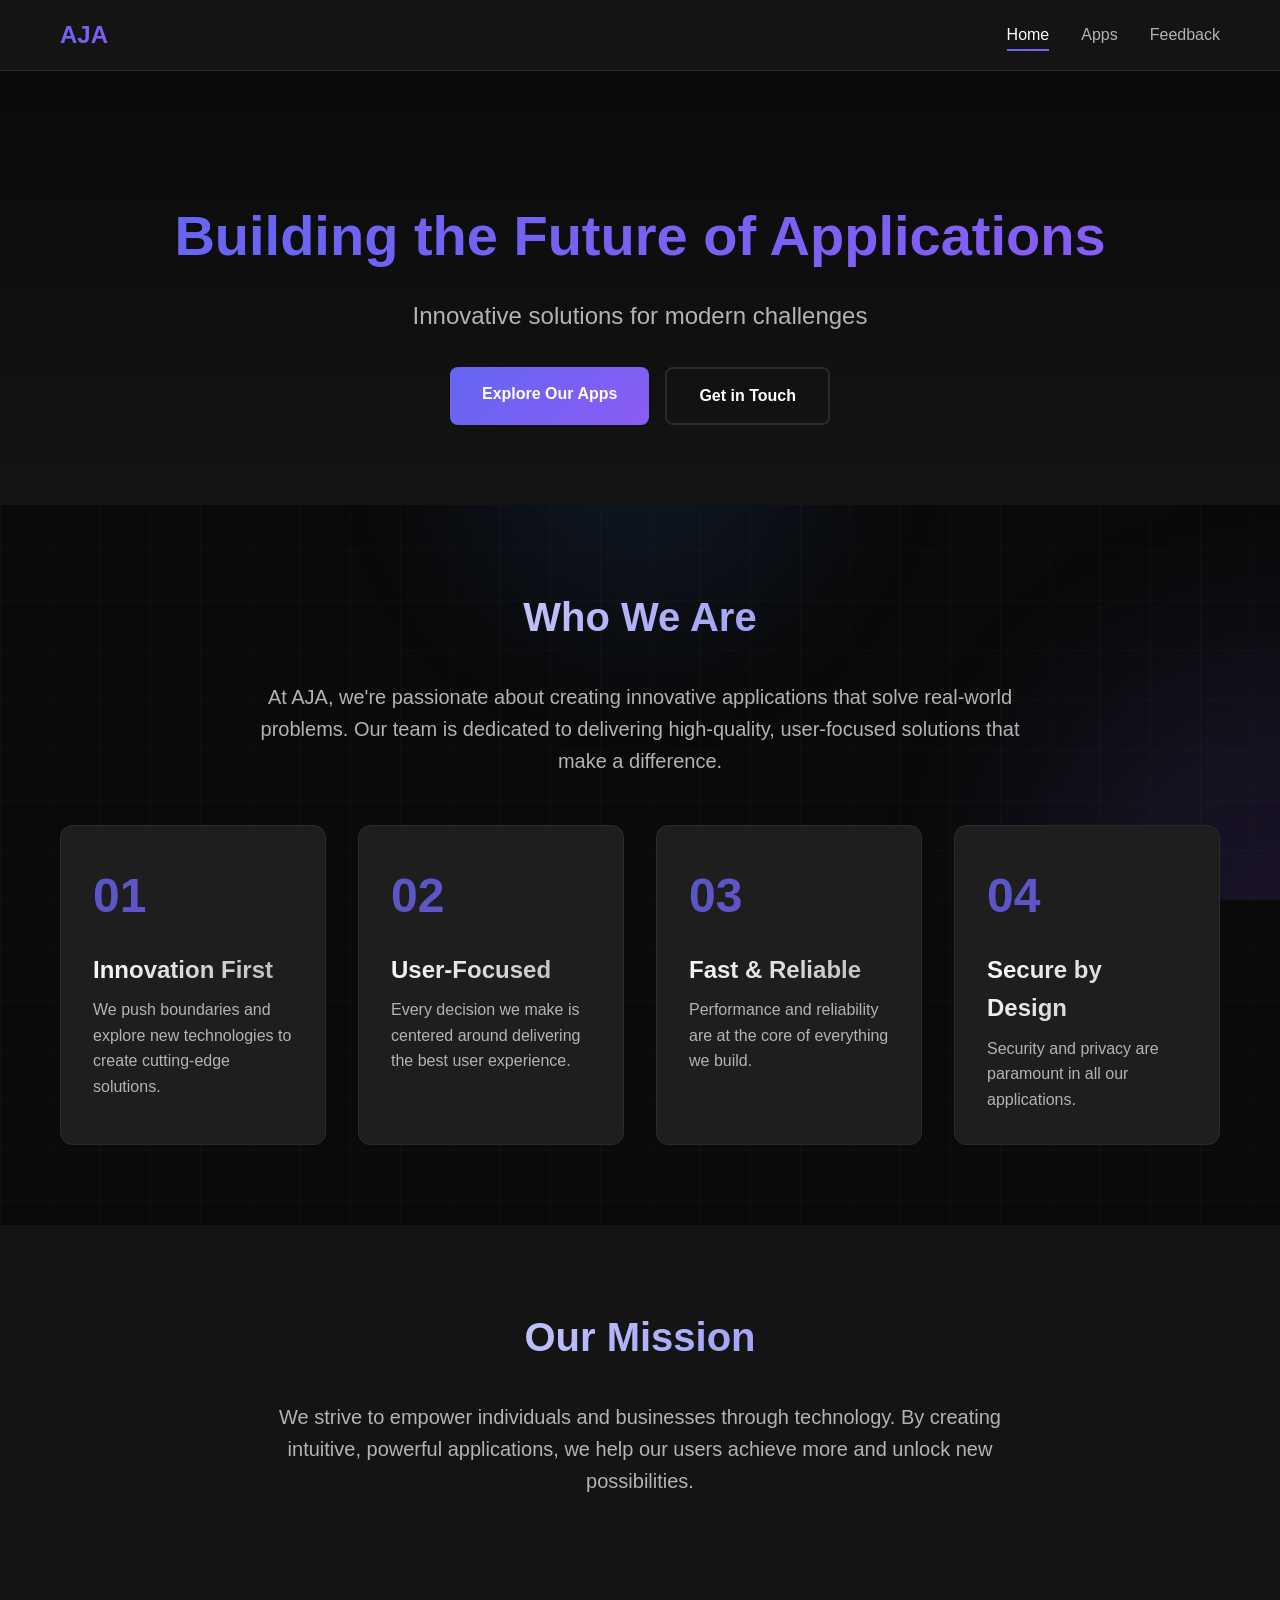
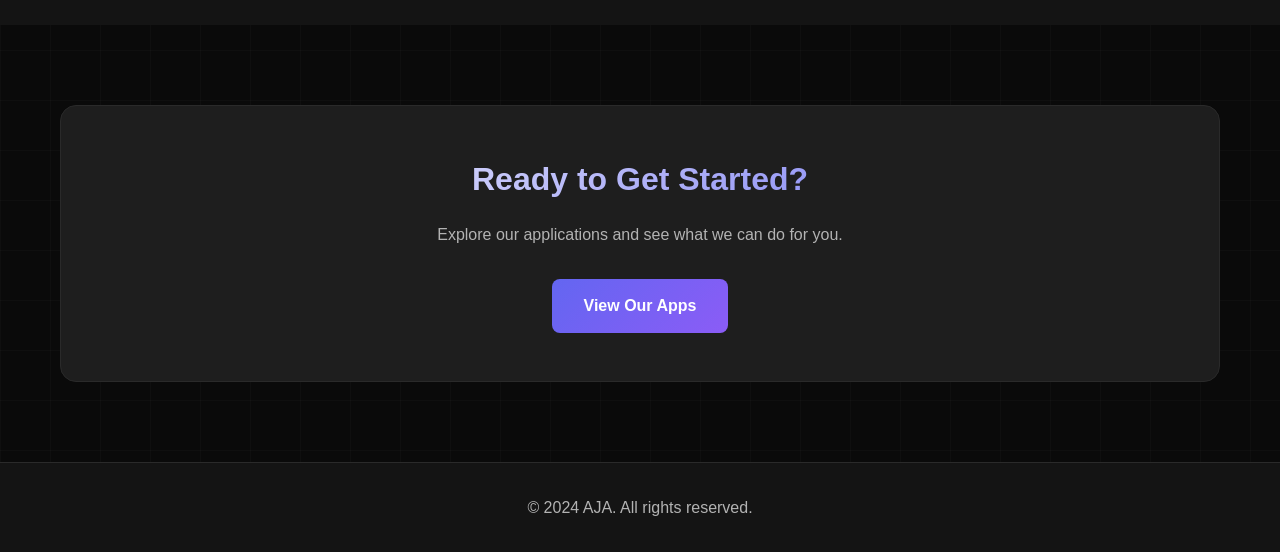
==== index.html @ 87f5eefa "Initial commit: AJA landing page with dark theme Add modern multi-page website with: - Home page wit" ====
<!DOCTYPE html>
<html lang="en">
<head>
    <meta charset="UTF-8">
    <meta name="viewport" content="width=device-width, initial-scale=1.0">
    <meta name="description" content="Building innovative applications for the modern world">
    <title>AJA - Innovative App Development</title>
    <link rel="stylesheet" href="styles.css">
</head>
<body>
    <nav class="navbar">
        <div class="nav-container">
            <a href="index.html" class="logo">AJA</a>
            <ul class="nav-menu">
                <li><a href="index.html" class="active">Home</a></li>
                <li><a href="apps.html">Apps</a></li>
                <li><a href="feedback.html">Feedback</a></li>
            </ul>
        </div>
    </nav>

    <main>
        <!-- Hero Section -->
        <section class="hero">
            <div class="container">
                <h1 class="hero-title">Building the Future of Applications</h1>
                <p class="hero-subtitle">Innovative solutions for modern challenges</p>
                <div class="hero-buttons">
                    <a href="apps.html" class="btn btn-primary">Explore Our Apps</a>
                    <a href="feedback.html" class="btn btn-secondary">Get in Touch</a>
                </div>
            </div>
        </section>

        <!-- About Section -->
        <section class="section">
            <div class="container">
                <h2 class="section-title">Who We Are</h2>
                <div class="about-content">
                    <p class="lead">
                        At AJA, we're passionate about creating innovative applications that solve real-world problems.
                        Our team is dedicated to delivering high-quality, user-focused solutions that make a difference.
                    </p>
                    <div class="features-grid">
                        <div class="feature-card">
                            <div class="feature-number">01</div>
                            <h3>Innovation First</h3>
                            <p>We push boundaries and explore new technologies to create cutting-edge solutions.</p>
                        </div>
                        <div class="feature-card">
                            <div class="feature-number">02</div>
                            <h3>User-Focused</h3>
                            <p>Every decision we make is centered around delivering the best user experience.</p>
                        </div>
                        <div class="feature-card">
                            <div class="feature-number">03</div>
                            <h3>Fast & Reliable</h3>
                            <p>Performance and reliability are at the core of everything we build.</p>
                        </div>
                        <div class="feature-card">
                            <div class="feature-number">04</div>
                            <h3>Secure by Design</h3>
                            <p>Security and privacy are paramount in all our applications.</p>
                        </div>
                    </div>
                </div>
            </div>
        </section>

        <!-- Mission Section -->
        <section class="section section-alt">
            <div class="container">
                <h2 class="section-title">Our Mission</h2>
                <p class="lead">
                    We strive to empower individuals and businesses through technology. By creating intuitive,
                    powerful applications, we help our users achieve more and unlock new possibilities.
                </p>
            </div>
        </section>

        <!-- CTA Section -->
        <section class="section">
            <div class="container">
                <div class="cta-box">
                    <h2>Ready to Get Started?</h2>
                    <p>Explore our applications and see what we can do for you.</p>
                    <a href="apps.html" class="btn btn-primary">View Our Apps</a>
                </div>
            </div>
        </section>
    </main>

    <footer class="footer">
        <div class="container">
            <p>&copy; 2024 AJA. All rights reserved.</p>
        </div>
    </footer>

    <!-- Background Effects -->
    <div class="bg-effects">
        <div class="gradient-orb orb-1"></div>
        <div class="gradient-orb orb-2"></div>
        <div class="gradient-orb orb-3"></div>
    </div>
</body>
</html>
---- styles.css ----
/* Reset & Base Styles */
* {
    margin: 0;
    padding: 0;
    box-sizing: border-box;
}

:root {
    --bg-primary: #0a0a0a;
    --bg-secondary: #141414;
    --bg-tertiary: #1e1e1e;
    --text-primary: #ffffff;
    --text-secondary: #b3b3b3;
    --accent-primary: #6366f1;
    --accent-secondary: #8b5cf6;
    --border-color: #2a2a2a;
    --success: #10b981;
    --warning: #f59e0b;
}

body {
    font-family: -apple-system, BlinkMacSystemFont, 'Segoe UI', Roboto, Oxygen, Ubuntu, Cantarell, sans-serif;
    line-height: 1.6;
    color: var(--text-primary);
    background-color: var(--bg-primary);
    background-image:
        linear-gradient(rgba(255, 255, 255, 0.02) 1px, transparent 1px),
        linear-gradient(90deg, rgba(255, 255, 255, 0.02) 1px, transparent 1px);
    background-size: 50px 50px;
    min-height: 100vh;
    position: relative;
    overflow-x: hidden;
}

/* Navigation */
.navbar {
    background-color: var(--bg-secondary);
    border-bottom: 1px solid var(--border-color);
    padding: 1rem 0;
    position: sticky;
    top: 0;
    z-index: 1000;
    backdrop-filter: blur(10px);
}

.nav-container {
    max-width: 1200px;
    margin: 0 auto;
    padding: 0 20px;
    display: flex;
    justify-content: space-between;
    align-items: center;
}

.logo {
    font-size: 1.5rem;
    font-weight: 700;
    color: var(--text-primary);
    text-decoration: none;
    background: linear-gradient(135deg, var(--accent-primary), var(--accent-secondary));
    -webkit-background-clip: text;
    -webkit-text-fill-color: transparent;
    background-clip: text;
}

.nav-menu {
    display: flex;
    list-style: none;
    gap: 2rem;
}

.nav-menu a {
    color: var(--text-secondary);
    text-decoration: none;
    font-weight: 500;
    transition: color 0.3s ease;
    position: relative;
}

.nav-menu a:hover,
.nav-menu a.active {
    color: var(--text-primary);
}

.nav-menu a.active::after {
    content: '';
    position: absolute;
    bottom: -8px;
    left: 0;
    right: 0;
    height: 2px;
    background: linear-gradient(135deg, var(--accent-primary), var(--accent-secondary));
}

/* Container */
.container {
    max-width: 1200px;
    margin: 0 auto;
    padding: 0 20px;
}

/* Hero Section */
.hero {
    padding: 120px 20px 80px;
    text-align: center;
    background: linear-gradient(180deg, var(--bg-primary) 0%, var(--bg-secondary) 100%);
}

.hero-title {
    font-size: 3.5rem;
    font-weight: 700;
    margin-bottom: 1rem;
    background: linear-gradient(135deg, var(--accent-primary), var(--accent-secondary));
    -webkit-background-clip: text;
    -webkit-text-fill-color: transparent;
    background-clip: text;
}

.hero-subtitle {
    font-size: 1.5rem;
    color: var(--text-secondary);
    margin-bottom: 2rem;
}

.hero-buttons {
    display: flex;
    gap: 1rem;
    justify-content: center;
    flex-wrap: wrap;
}

/* Buttons */
.btn {
    display: inline-block;
    padding: 14px 32px;
    border-radius: 8px;
    text-decoration: none;
    font-weight: 600;
    font-size: 1rem;
    transition: all 0.3s ease;
    cursor: pointer;
    border: none;
}

.btn-primary {
    background: linear-gradient(135deg, var(--accent-primary), var(--accent-secondary));
    color: white;
}

.btn-primary:hover {
    transform: translateY(-2px);
    box-shadow: 0 10px 30px rgba(99, 102, 241, 0.4);
}

.btn-secondary {
    background: transparent;
    color: var(--text-primary);
    border: 2px solid var(--border-color);
}

.btn-secondary:hover {
    border-color: var(--accent-primary);
    background: rgba(99, 102, 241, 0.1);
}

/* Sections */
.section {
    padding: 80px 20px;
}

.section-alt {
    background-color: var(--bg-secondary);
}

.section-title {
    font-size: 2.5rem;
    margin-bottom: 2rem;
    text-align: center;
    background: linear-gradient(135deg, var(--text-primary), var(--accent-primary));
    -webkit-background-clip: text;
    -webkit-text-fill-color: transparent;
    background-clip: text;
}

.lead {
    font-size: 1.25rem;
    color: var(--text-secondary);
    text-align: center;
    max-width: 800px;
    margin: 0 auto 3rem;
}

/* Features Grid */
.features-grid {
    display: grid;
    grid-template-columns: repeat(auto-fit, minmax(250px, 1fr));
    gap: 2rem;
    margin-top: 3rem;
}

.feature-card {
    background: var(--bg-tertiary);
    padding: 2rem;
    border-radius: 12px;
    border: 1px solid var(--border-color);
    transition: transform 0.3s ease, border-color 0.3s ease, box-shadow 0.3s ease;
    backdrop-filter: blur(10px);
}

.feature-card:hover {
    transform: translateY(-5px);
    border-color: var(--accent-primary);
    box-shadow: 0 8px 30px rgba(99, 102, 241, 0.15);
}

.feature-number {
    font-size: 3rem;
    font-weight: 700;
    background: linear-gradient(135deg, var(--accent-primary), var(--accent-secondary));
    -webkit-background-clip: text;
    -webkit-text-fill-color: transparent;
    background-clip: text;
    margin-bottom: 1rem;
    opacity: 0.8;
}

.feature-card h3 {
    font-size: 1.5rem;
    margin-bottom: 0.5rem;
    background: linear-gradient(135deg, var(--text-primary), var(--text-secondary));
    -webkit-background-clip: text;
    -webkit-text-fill-color: transparent;
    background-clip: text;
}

.feature-card p {
    color: var(--text-secondary);
}

/* CTA Box */
.cta-box {
    background: var(--bg-tertiary);
    padding: 3rem;
    border-radius: 16px;
    text-align: center;
    border: 1px solid var(--border-color);
    backdrop-filter: blur(10px);
}

.cta-box h2 {
    font-size: 2rem;
    margin-bottom: 1rem;
    background: linear-gradient(135deg, var(--text-primary), var(--accent-primary));
    -webkit-background-clip: text;
    -webkit-text-fill-color: transparent;
    background-clip: text;
}

.cta-box p {
    color: var(--text-secondary);
    margin-bottom: 2rem;
}

/* Page Header */
.page-header {
    padding: 80px 20px 40px;
    text-align: center;
    background: linear-gradient(180deg, var(--bg-primary) 0%, var(--bg-secondary) 100%);
}

.page-header h1 {
    font-size: 3rem;
    margin-bottom: 1rem;
    background: linear-gradient(135deg, var(--text-primary), var(--accent-primary));
    -webkit-background-clip: text;
    -webkit-text-fill-color: transparent;
    background-clip: text;
}

.page-header p {
    font-size: 1.25rem;
    color: var(--text-secondary);
}

/* Apps Grid */
.apps-grid {
    display: grid;
    grid-template-columns: repeat(auto-fit, minmax(350px, 1fr));
    gap: 2rem;
}

.app-card {
    background: var(--bg-tertiary);
    border: 1px solid var(--border-color);
    border-radius: 16px;
    padding: 2.5rem;
    transition: transform 0.3s ease, border-color 0.3s ease, box-shadow 0.3s ease;
    backdrop-filter: blur(10px);
}

.app-card:hover {
    transform: translateY(-5px);
    border-color: var(--accent-primary);
    box-shadow: 0 8px 30px rgba(99, 102, 241, 0.15);
}

.app-header {
    display: flex;
    justify-content: space-between;
    align-items: flex-start;
    margin-bottom: 1.5rem;
}

.app-icon-minimal {
    width: 60px;
    height: 60px;
    background: linear-gradient(135deg, var(--accent-primary), var(--accent-secondary));
    border-radius: 12px;
    display: flex;
    align-items: center;
    justify-content: center;
    font-size: 1.5rem;
    font-weight: 700;
    color: white;
}

.app-content h2 {
    font-size: 2rem;
    margin-bottom: 0.5rem;
    background: linear-gradient(135deg, var(--text-primary), var(--accent-primary));
    -webkit-background-clip: text;
    -webkit-text-fill-color: transparent;
    background-clip: text;
}

.status-badge {
    display: inline-block;
    padding: 4px 12px;
    border-radius: 20px;
    font-size: 0.85rem;
    font-weight: 600;
    margin-bottom: 1rem;
}

.coming-soon {
    background: rgba(245, 158, 11, 0.2);
    color: var(--warning);
}

.app-description {
    color: var(--text-secondary);
    margin-bottom: 1.5rem;
    line-height: 1.7;
}

.app-features {
    display: flex;
    flex-wrap: wrap;
    gap: 0.5rem;
}

.feature-tag {
    background: rgba(99, 102, 241, 0.2);
    color: var(--accent-primary);
    padding: 4px 12px;
    border-radius: 6px;
    font-size: 0.85rem;
}

.app-placeholder {
    opacity: 0.7;
}

/* Feedback Page */
.feedback-container {
    display: grid;
    grid-template-columns: 1fr 2fr;
    gap: 3rem;
    max-width: 1000px;
    margin: 0 auto;
}

.feedback-info h2 {
    font-size: 2rem;
    margin-bottom: 1rem;
    background: linear-gradient(135deg, var(--text-primary), var(--accent-primary));
    -webkit-background-clip: text;
    -webkit-text-fill-color: transparent;
    background-clip: text;
}

.feedback-info p {
    color: var(--text-secondary);
    margin-bottom: 2rem;
}

.contact-methods {
    display: flex;
    flex-direction: column;
    gap: 1.5rem;
}

.contact-item {
    display: flex;
    gap: 1rem;
    align-items: flex-start;
}

.contact-icon-minimal {
    width: 50px;
    height: 50px;
    background: var(--bg-secondary);
    border: 1px solid var(--border-color);
    border-radius: 10px;
    display: flex;
    align-items: center;
    justify-content: center;
    font-size: 1.25rem;
    font-weight: 600;
    color: var(--accent-primary);
    flex-shrink: 0;
}

.contact-item h3 {
    font-size: 1.1rem;
    margin-bottom: 0.25rem;
    background: linear-gradient(135deg, var(--text-primary), var(--text-secondary));
    -webkit-background-clip: text;
    -webkit-text-fill-color: transparent;
    background-clip: text;
}

.contact-item p {
    color: var(--text-secondary);
    font-size: 0.95rem;
}

/* Form Styles */
.feedback-form {
    background: var(--bg-tertiary);
    padding: 2.5rem;
    border-radius: 12px;
    border: 1px solid var(--border-color);
    backdrop-filter: blur(10px);
}

.form-group {
    margin-bottom: 1.5rem;
}

label {
    display: block;
    margin-bottom: 0.5rem;
    color: var(--text-primary);
    font-weight: 500;
}

input,
textarea,
select {
    width: 100%;
    padding: 12px 16px;
    background: var(--bg-secondary);
    border: 1px solid var(--border-color);
    border-radius: 8px;
    color: var(--text-primary);
    font-size: 1rem;
    font-family: inherit;
    transition: border-color 0.3s ease;
}

input:focus,
textarea:focus,
select:focus {
    outline: none;
    border-color: var(--accent-primary);
}

textarea {
    resize: vertical;
    min-height: 150px;
}

select {
    cursor: pointer;
}

.success-message {
    display: none;
    align-items: center;
    justify-content: center;
    gap: 0.5rem;
    background: rgba(16, 185, 129, 0.2);
    color: var(--success);
    padding: 1rem;
    border-radius: 8px;
    margin-top: 1rem;
    border: 1px solid var(--success);
}

/* Footer */
.footer {
    background-color: var(--bg-secondary);
    border-top: 1px solid var(--border-color);
    padding: 2rem 0;
    text-align: center;
    margin-top: auto;
    position: relative;
    z-index: 10;
}

.footer p {
    color: var(--text-secondary);
}

/* Background Effects */
.bg-effects {
    position: fixed;
    top: 0;
    left: 0;
    width: 100%;
    height: 100%;
    pointer-events: none;
    z-index: 0;
    overflow: hidden;
}

.gradient-orb {
    position: absolute;
    border-radius: 50%;
    filter: blur(80px);
    opacity: 0.15;
    animation: float 20s infinite ease-in-out;
}

.orb-1 {
    width: 500px;
    height: 500px;
    background: radial-gradient(circle, var(--accent-primary), transparent);
    top: -200px;
    left: -200px;
    animation-delay: 0s;
}

.orb-2 {
    width: 600px;
    height: 600px;
    background: radial-gradient(circle, var(--accent-secondary), transparent);
    bottom: -300px;
    right: -300px;
    animation-delay: -10s;
}

.orb-3 {
    width: 400px;
    height: 400px;
    background: radial-gradient(circle, #3b82f6, transparent);
    top: 50%;
    left: 50%;
    transform: translate(-50%, -50%);
    animation-delay: -5s;
}

@keyframes float {
    0%, 100% {
        transform: translate(0, 0) scale(1);
    }
    33% {
        transform: translate(50px, -50px) scale(1.1);
    }
    66% {
        transform: translate(-50px, 50px) scale(0.9);
    }
}

/* Ensure content is above background */
.navbar,
main,
.footer {
    position: relative;
    z-index: 10;
}

/* Responsive Design */
@media (max-width: 768px) {
    .hero-title {
        font-size: 2.5rem;
    }

    .hero-subtitle {
        font-size: 1.25rem;
    }

    .section-title {
        font-size: 2rem;
    }

    .features-grid {
        grid-template-columns: 1fr;
    }

    .apps-grid {
        grid-template-columns: 1fr;
    }

    .feedback-container {
        grid-template-columns: 1fr;
    }

    .nav-menu {
        gap: 1rem;
    }

    .page-header h1 {
        font-size: 2rem;
    }
}

@media (max-width: 480px) {
    .hero-title {
        font-size: 2rem;
    }

    .hero-buttons {
        flex-direction: column;
        width: 100%;
    }

    .btn {
        width: 100%;
    }
}
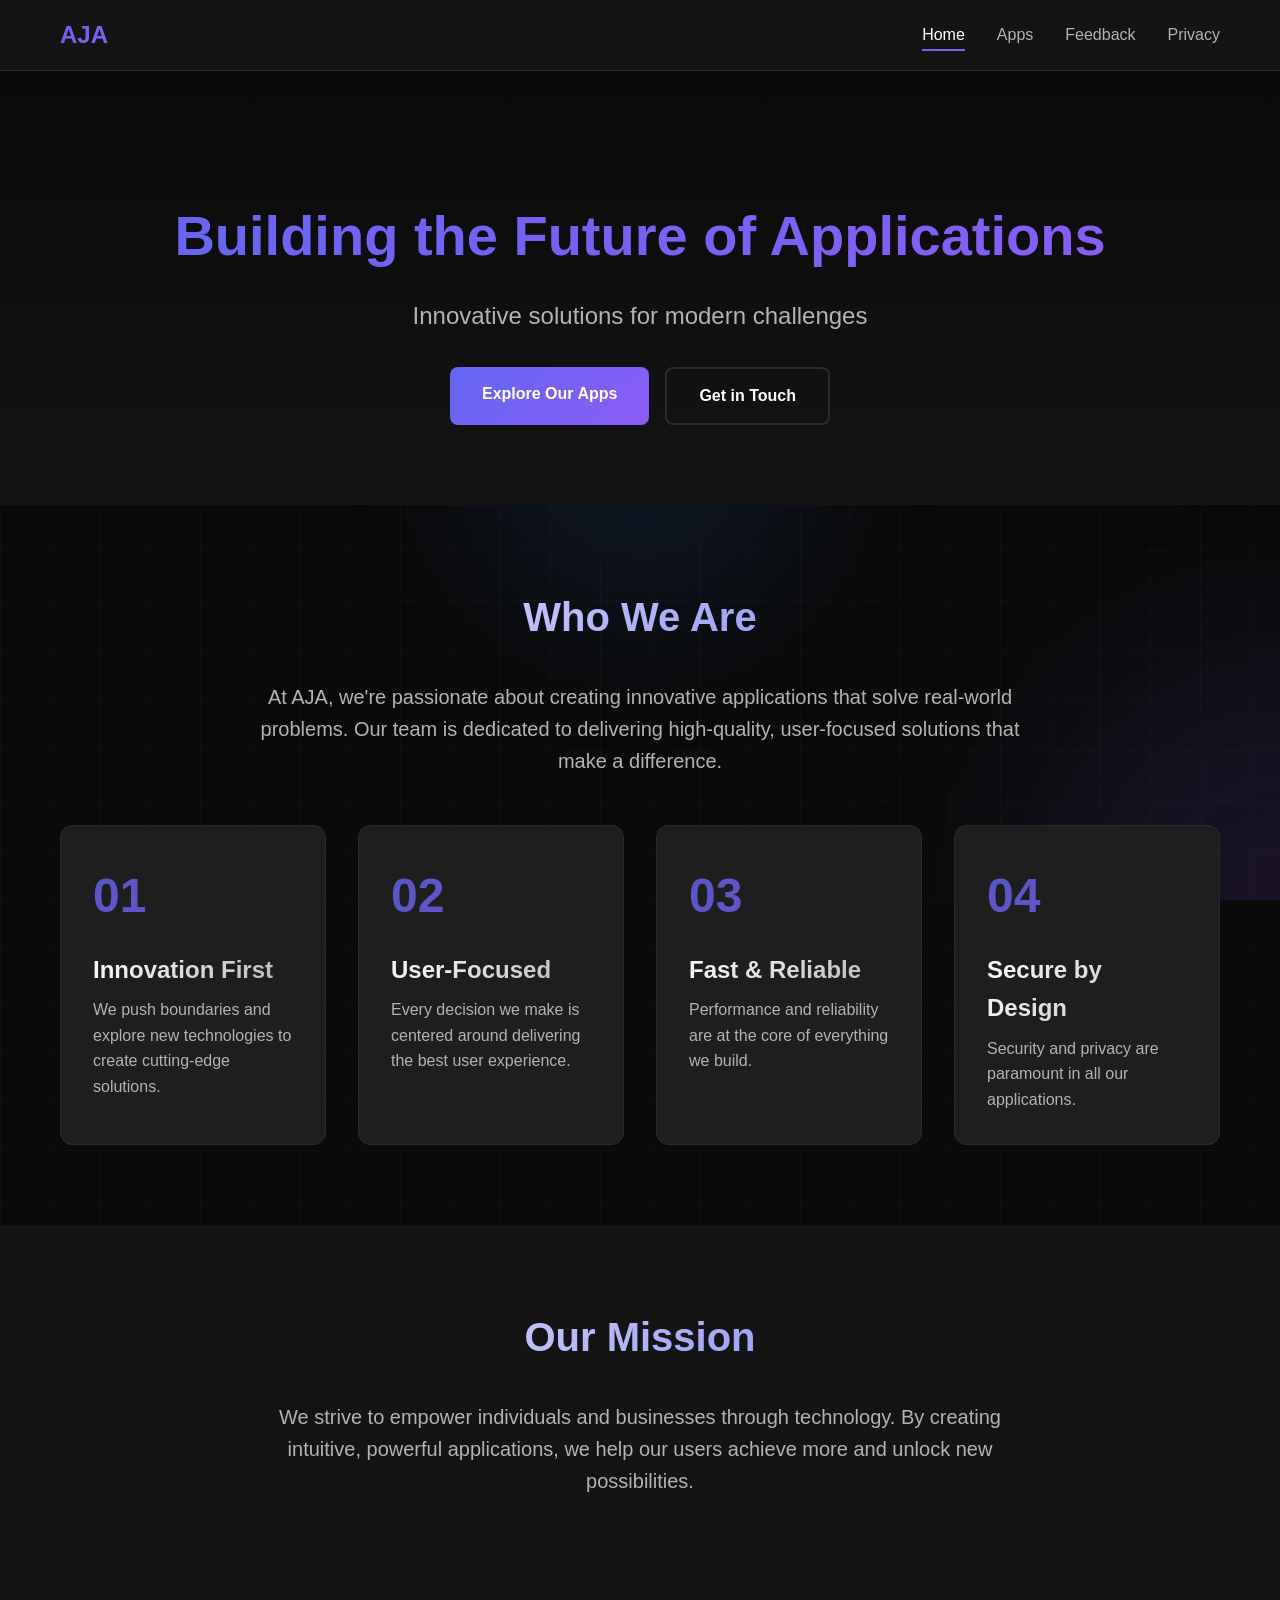
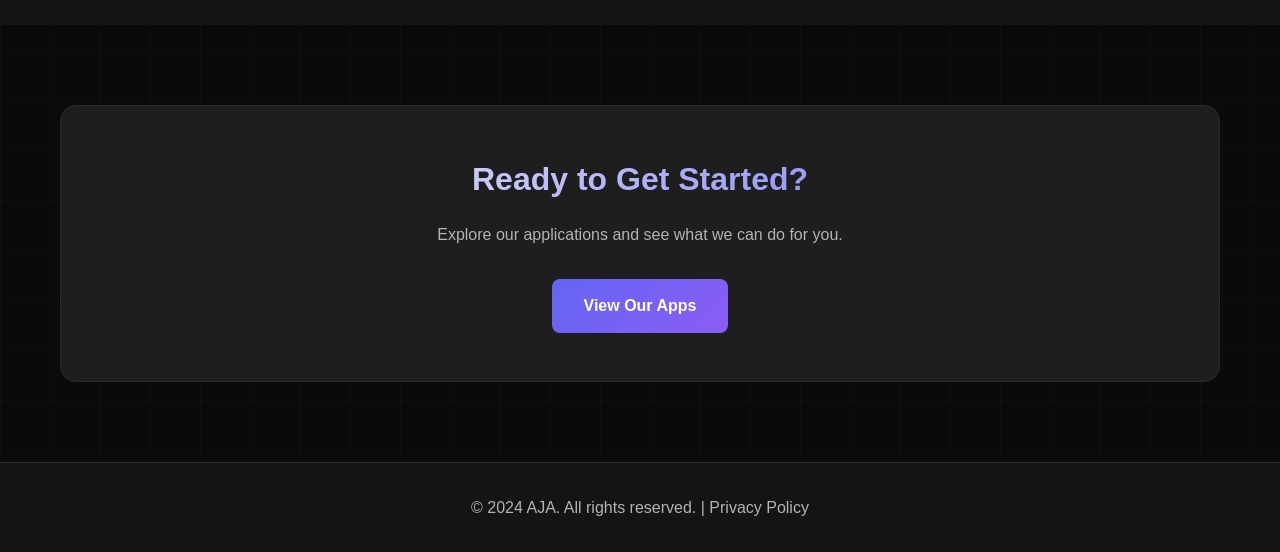
==== commit e8052361: "Add Privacy Policy page Create comprehensive privacy policy page covering: - Information collection " ====
--- a/index.html
+++ b/index.html
@@ -15,6 +15,7 @@
                 <li><a href="index.html" class="active">Home</a></li>
                 <li><a href="apps.html">Apps</a></li>
                 <li><a href="feedback.html">Feedback</a></li>
+                <li><a href="privacy.html">Privacy</a></li>
             </ul>
         </div>
     </nav>
@@ -92,7 +93,7 @@
 
     <footer class="footer">
         <div class="container">
-            <p>&copy; 2024 AJA. All rights reserved.</p>
+            <p>&copy; 2024 AJA. All rights reserved. | <a href="privacy.html">Privacy Policy</a></p>
         </div>
     </footer>
 
--- a/styles.css
+++ b/styles.css
@@ -498,6 +498,62 @@
     border: 1px solid var(--success);
 }
 
+/* Privacy Page */
+.privacy-content {
+    max-width: 800px;
+    margin: 0 auto;
+}
+
+.privacy-section {
+    margin-bottom: 3rem;
+}
+
+.privacy-section h2 {
+    font-size: 1.75rem;
+    margin-bottom: 1rem;
+    background: linear-gradient(135deg, var(--text-primary), var(--accent-primary));
+    -webkit-background-clip: text;
+    -webkit-text-fill-color: transparent;
+    background-clip: text;
+}
+
+.privacy-section p {
+    color: var(--text-secondary);
+    line-height: 1.8;
+    margin-bottom: 1rem;
+}
+
+.privacy-section ul {
+    list-style: none;
+    padding-left: 0;
+    margin-top: 1rem;
+}
+
+.privacy-section ul li {
+    color: var(--text-secondary);
+    padding: 0.5rem 0;
+    padding-left: 1.5rem;
+    position: relative;
+    line-height: 1.8;
+}
+
+.privacy-section ul li::before {
+    content: "→";
+    position: absolute;
+    left: 0;
+    color: var(--accent-primary);
+}
+
+.privacy-section a {
+    color: var(--accent-primary);
+    text-decoration: none;
+    transition: color 0.3s ease;
+}
+
+.privacy-section a:hover {
+    color: var(--accent-secondary);
+}
+
 /* Footer */
 .footer {
     background-color: var(--bg-secondary);
@@ -511,6 +567,16 @@
 
 .footer p {
     color: var(--text-secondary);
+}
+
+.footer a {
+    color: var(--text-secondary);
+    text-decoration: none;
+    transition: color 0.3s ease;
+}
+
+.footer a:hover {
+    color: var(--accent-primary);
 }
 
 /* Background Effects */
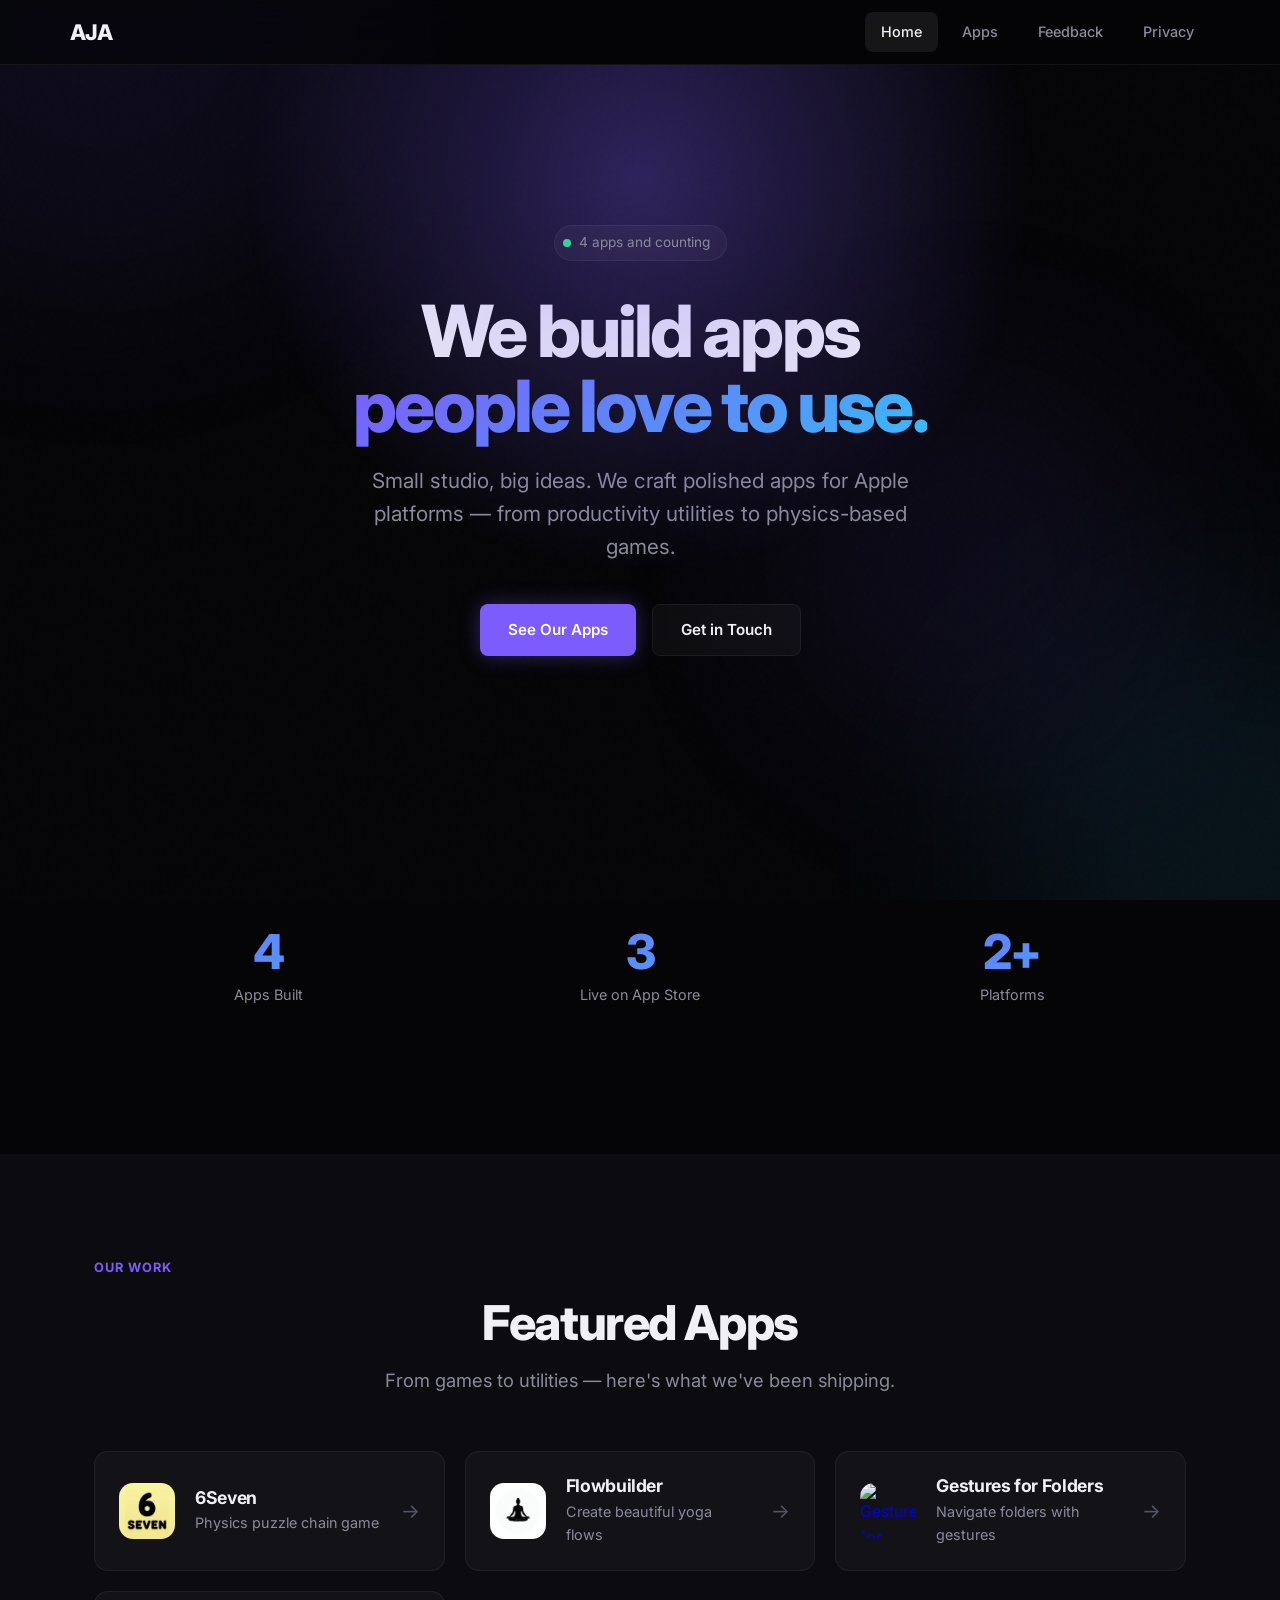
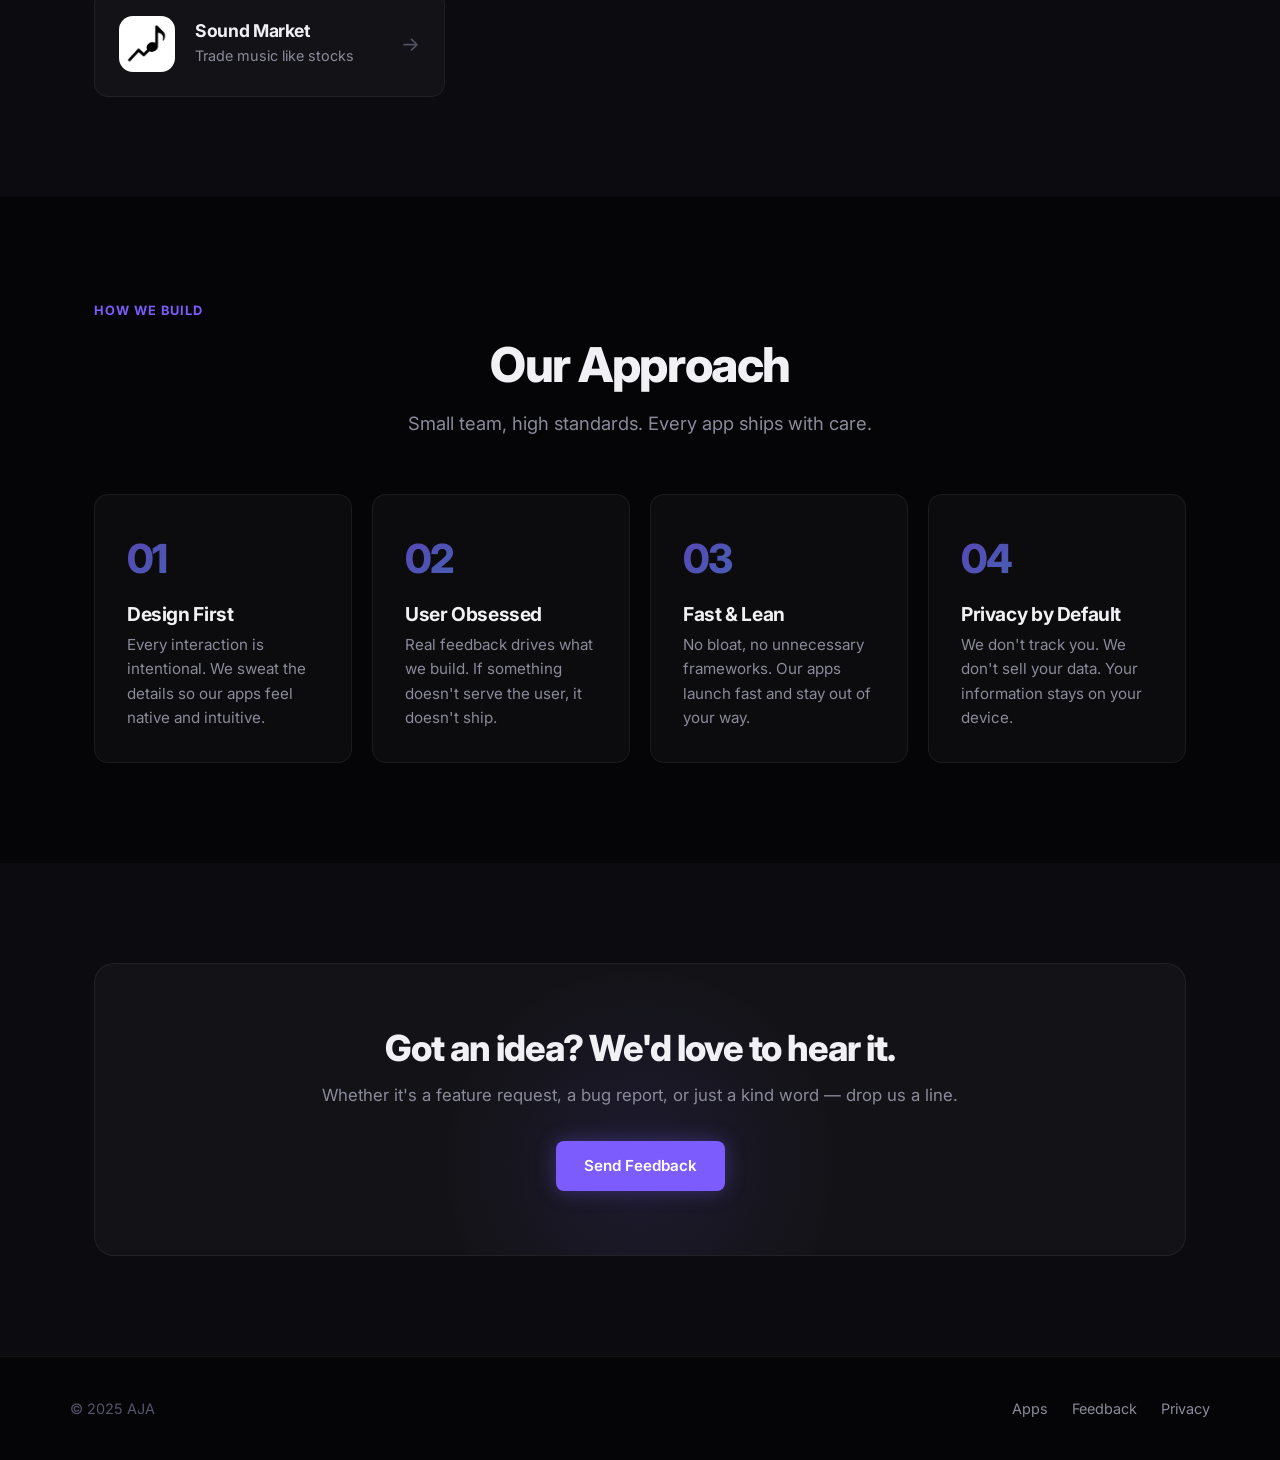
==== commit 18f63281: "Revamp entire website with modern startup aesthetic - Complete CSS rewrite: Inter font, refined dark" ====
--- a/index.html
+++ b/index.html
@@ -3,14 +3,20 @@
 <head>
     <meta charset="UTF-8">
     <meta name="viewport" content="width=device-width, initial-scale=1.0">
-    <meta name="description" content="Building innovative applications for the modern world">
-    <title>AJA - Innovative App Development</title>
+    <meta name="description" content="AJA builds thoughtful apps for Apple platforms — from productivity tools to games.">
+    <title>AJA — Apps That Move You Forward</title>
+    <link rel="preconnect" href="https://fonts.googleapis.com">
+    <link rel="preconnect" href="https://fonts.gstatic.com" crossorigin>
+    <link href="https://fonts.googleapis.com/css2?family=Inter:wght@400;500;600;700;800&display=swap" rel="stylesheet">
     <link rel="stylesheet" href="styles.css">
 </head>
 <body>
     <nav class="navbar">
         <div class="nav-container">
             <a href="index.html" class="logo">AJA</a>
+            <button class="menu-toggle" onclick="document.querySelector('.nav-menu').classList.toggle('open')" aria-label="Toggle menu">
+                <span></span><span></span><span></span>
+            </button>
             <ul class="nav-menu">
                 <li><a href="index.html" class="active">Home</a></li>
                 <li><a href="apps.html">Apps</a></li>
@@ -21,83 +27,146 @@
     </nav>
 
     <main>
-        <!-- Hero Section -->
+        <!-- Hero -->
         <section class="hero">
             <div class="container">
-                <h1 class="hero-title">Building the Future of Applications</h1>
-                <p class="hero-subtitle">Innovative solutions for modern challenges</p>
+                <div class="hero-badge">
+                    <span class="badge-dot"></span>
+                    4 apps and counting
+                </div>
+                <h1 class="hero-title">
+                    We build apps<br>
+                    <span class="gradient-text">people love to use.</span>
+                </h1>
+                <p class="hero-subtitle">
+                    Small studio, big ideas. We craft polished apps for Apple platforms — from productivity utilities to physics-based games.
+                </p>
                 <div class="hero-buttons">
-                    <a href="apps.html" class="btn btn-primary">Explore Our Apps</a>
+                    <a href="apps.html" class="btn btn-primary">See Our Apps</a>
                     <a href="feedback.html" class="btn btn-secondary">Get in Touch</a>
                 </div>
             </div>
         </section>
 
-        <!-- About Section -->
+        <!-- Stats -->
         <section class="section">
             <div class="container">
-                <h2 class="section-title">Who We Are</h2>
-                <div class="about-content">
-                    <p class="lead">
-                        At AJA, we're passionate about creating innovative applications that solve real-world problems.
-                        Our team is dedicated to delivering high-quality, user-focused solutions that make a difference.
-                    </p>
-                    <div class="features-grid">
-                        <div class="feature-card">
-                            <div class="feature-number">01</div>
-                            <h3>Innovation First</h3>
-                            <p>We push boundaries and explore new technologies to create cutting-edge solutions.</p>
-                        </div>
-                        <div class="feature-card">
-                            <div class="feature-number">02</div>
-                            <h3>User-Focused</h3>
-                            <p>Every decision we make is centered around delivering the best user experience.</p>
-                        </div>
-                        <div class="feature-card">
-                            <div class="feature-number">03</div>
-                            <h3>Fast & Reliable</h3>
-                            <p>Performance and reliability are at the core of everything we build.</p>
-                        </div>
-                        <div class="feature-card">
-                            <div class="feature-number">04</div>
-                            <h3>Secure by Design</h3>
-                            <p>Security and privacy are paramount in all our applications.</p>
-                        </div>
+                <div class="stats-row">
+                    <div class="stat-item">
+                        <h3>4</h3>
+                        <p>Apps Built</p>
+                    </div>
+                    <div class="stat-item">
+                        <h3>3</h3>
+                        <p>Live on App Store</p>
+                    </div>
+                    <div class="stat-item">
+                        <h3>2+</h3>
+                        <p>Platforms</p>
                     </div>
                 </div>
             </div>
         </section>
 
-        <!-- Mission Section -->
+        <!-- Featured Apps -->
         <section class="section section-alt">
             <div class="container">
-                <h2 class="section-title">Our Mission</h2>
-                <p class="lead">
-                    We strive to empower individuals and businesses through technology. By creating intuitive,
-                    powerful applications, we help our users achieve more and unlock new possibilities.
-                </p>
+                <span class="section-label">Our Work</span>
+                <h2 class="section-title">Featured Apps</h2>
+                <p class="section-subtitle">From games to utilities — here's what we've been shipping.</p>
+
+                <div class="app-showcase">
+                    <a href="apps.html" class="showcase-card">
+                        <img src="images/6SevenAppIcon.png" alt="6Seven" class="showcase-icon">
+                        <div class="showcase-info">
+                            <h3>6Seven</h3>
+                            <p>Physics puzzle chain game</p>
+                        </div>
+                        <span class="showcase-arrow">&rarr;</span>
+                    </a>
+                    <a href="apps.html" class="showcase-card">
+                        <img src="images/FlowbuilderAppIcon.png" alt="Flowbuilder" class="showcase-icon">
+                        <div class="showcase-info">
+                            <h3>Flowbuilder</h3>
+                            <p>Create beautiful yoga flows</p>
+                        </div>
+                        <span class="showcase-arrow">&rarr;</span>
+                    </a>
+                    <a href="apps.html" class="showcase-card">
+                        <img src="images/GesturesForFoldersAppIcon.png" alt="Gestures for Folders" class="showcase-icon">
+                        <div class="showcase-info">
+                            <h3>Gestures for Folders</h3>
+                            <p>Navigate folders with gestures</p>
+                        </div>
+                        <span class="showcase-arrow">&rarr;</span>
+                    </a>
+                    <a href="apps.html" class="showcase-card">
+                        <img src="images/SoundMarketAppIcon.png" alt="Sound Market" class="showcase-icon">
+                        <div class="showcase-info">
+                            <h3>Sound Market</h3>
+                            <p>Trade music like stocks</p>
+                        </div>
+                        <span class="showcase-arrow">&rarr;</span>
+                    </a>
+                </div>
             </div>
         </section>
 
-        <!-- CTA Section -->
+        <!-- Values -->
         <section class="section">
             <div class="container">
+                <span class="section-label">How We Build</span>
+                <h2 class="section-title">Our Approach</h2>
+                <p class="section-subtitle">Small team, high standards. Every app ships with care.</p>
+
+                <div class="features-grid">
+                    <div class="feature-card">
+                        <div class="feature-number">01</div>
+                        <h3>Design First</h3>
+                        <p>Every interaction is intentional. We sweat the details so our apps feel native and intuitive.</p>
+                    </div>
+                    <div class="feature-card">
+                        <div class="feature-number">02</div>
+                        <h3>User Obsessed</h3>
+                        <p>Real feedback drives what we build. If something doesn't serve the user, it doesn't ship.</p>
+                    </div>
+                    <div class="feature-card">
+                        <div class="feature-number">03</div>
+                        <h3>Fast & Lean</h3>
+                        <p>No bloat, no unnecessary frameworks. Our apps launch fast and stay out of your way.</p>
+                    </div>
+                    <div class="feature-card">
+                        <div class="feature-number">04</div>
+                        <h3>Privacy by Default</h3>
+                        <p>We don't track you. We don't sell your data. Your information stays on your device.</p>
+                    </div>
+                </div>
+            </div>
+        </section>
+
+        <!-- CTA -->
+        <section class="section section-alt">
+            <div class="container">
                 <div class="cta-box">
-                    <h2>Ready to Get Started?</h2>
-                    <p>Explore our applications and see what we can do for you.</p>
-                    <a href="apps.html" class="btn btn-primary">View Our Apps</a>
+                    <h2>Got an idea? We'd love to hear it.</h2>
+                    <p>Whether it's a feature request, a bug report, or just a kind word — drop us a line.</p>
+                    <a href="feedback.html" class="btn btn-primary">Send Feedback</a>
                 </div>
             </div>
         </section>
     </main>
 
     <footer class="footer">
-        <div class="container">
-            <p>&copy; 2024 AJA. All rights reserved. | <a href="privacy.html">Privacy Policy</a></p>
+        <div class="footer-inner">
+            <p>&copy; 2025 AJA</p>
+            <div class="footer-links">
+                <a href="apps.html">Apps</a>
+                <a href="feedback.html">Feedback</a>
+                <a href="privacy.html">Privacy</a>
+            </div>
         </div>
     </footer>
 
-    <!-- Background Effects -->
     <div class="bg-effects">
         <div class="gradient-orb orb-1"></div>
         <div class="gradient-orb orb-2"></div>
--- a/styles.css
+++ b/styles.css
@@ -1,397 +1,703 @@
-/* Reset & Base Styles */
-* {
+/* ═══════════════════════════════════════════
+   AJA — Modern Startup Design System
+   ═══════════════════════════════════════════ */
+
+/* Reset */
+*, *::before, *::after {
     margin: 0;
     padding: 0;
     box-sizing: border-box;
 }
 
 :root {
-    --bg-primary: #0a0a0a;
-    --bg-secondary: #141414;
-    --bg-tertiary: #1e1e1e;
-    --text-primary: #ffffff;
-    --text-secondary: #b3b3b3;
-    --accent-primary: #6366f1;
-    --accent-secondary: #8b5cf6;
-    --border-color: #2a2a2a;
-    --success: #10b981;
-    --warning: #f59e0b;
+    --bg-primary: #050507;
+    --bg-secondary: #0c0c10;
+    --bg-card: rgba(255, 255, 255, 0.03);
+    --bg-card-hover: rgba(255, 255, 255, 0.06);
+    --bg-glass: rgba(255, 255, 255, 0.04);
+    --text-primary: #f0f0f5;
+    --text-secondary: #8a8a9a;
+    --text-muted: #55556a;
+    --accent: #7c5cfc;
+    --accent-light: #a78bfa;
+    --accent-glow: rgba(124, 92, 252, 0.35);
+    --accent-secondary: #38bdf8;
+    --border: rgba(255, 255, 255, 0.06);
+    --border-hover: rgba(255, 255, 255, 0.12);
+    --success: #34d399;
+    --warning: #fbbf24;
+    --radius-sm: 8px;
+    --radius-md: 14px;
+    --radius-lg: 20px;
+    --radius-xl: 28px;
+    --transition: 0.25s cubic-bezier(0.4, 0, 0.2, 1);
+}
+
+html {
+    scroll-behavior: smooth;
 }
 
 body {
-    font-family: -apple-system, BlinkMacSystemFont, 'Segoe UI', Roboto, Oxygen, Ubuntu, Cantarell, sans-serif;
+    font-family: 'Inter', -apple-system, BlinkMacSystemFont, 'Segoe UI', Roboto, sans-serif;
     line-height: 1.6;
     color: var(--text-primary);
     background-color: var(--bg-primary);
-    background-image:
-        linear-gradient(rgba(255, 255, 255, 0.02) 1px, transparent 1px),
-        linear-gradient(90deg, rgba(255, 255, 255, 0.02) 1px, transparent 1px);
-    background-size: 50px 50px;
     min-height: 100vh;
-    position: relative;
     overflow-x: hidden;
-}
-
-/* Navigation */
+    -webkit-font-smoothing: antialiased;
+    -moz-osx-font-smoothing: grayscale;
+}
+
+/* ── Typography ─────────────────────────── */
+h1, h2, h3, h4 {
+    letter-spacing: -0.02em;
+    line-height: 1.15;
+}
+
+/* ── Container ──────────────────────────── */
+.container {
+    max-width: 1140px;
+    margin: 0 auto;
+    padding: 0 24px;
+}
+
+/* ── Navigation ─────────────────────────── */
 .navbar {
-    background-color: var(--bg-secondary);
-    border-bottom: 1px solid var(--border-color);
-    padding: 1rem 0;
-    position: sticky;
+    position: fixed;
     top: 0;
+    left: 0;
+    right: 0;
     z-index: 1000;
-    backdrop-filter: blur(10px);
+    padding: 0 24px;
+    background: rgba(5, 5, 7, 0.7);
+    backdrop-filter: blur(20px) saturate(180%);
+    -webkit-backdrop-filter: blur(20px) saturate(180%);
+    border-bottom: 1px solid var(--border);
 }
 
 .nav-container {
-    max-width: 1200px;
+    max-width: 1140px;
     margin: 0 auto;
-    padding: 0 20px;
     display: flex;
     justify-content: space-between;
     align-items: center;
+    height: 64px;
 }
 
 .logo {
-    font-size: 1.5rem;
-    font-weight: 700;
+    font-size: 1.35rem;
+    font-weight: 800;
+    letter-spacing: -0.03em;
     color: var(--text-primary);
     text-decoration: none;
-    background: linear-gradient(135deg, var(--accent-primary), var(--accent-secondary));
+}
+
+.nav-menu {
+    display: flex;
+    list-style: none;
+    gap: 0.5rem;
+}
+
+.nav-menu a {
+    display: block;
+    padding: 8px 16px;
+    color: var(--text-secondary);
+    text-decoration: none;
+    font-weight: 500;
+    font-size: 0.9rem;
+    border-radius: var(--radius-sm);
+    transition: color var(--transition), background var(--transition);
+}
+
+.nav-menu a:hover {
+    color: var(--text-primary);
+    background: rgba(255, 255, 255, 0.05);
+}
+
+.nav-menu a.active {
+    color: var(--text-primary);
+    background: rgba(255, 255, 255, 0.07);
+}
+
+/* Mobile menu toggle */
+.menu-toggle {
+    display: none;
+    background: none;
+    border: none;
+    cursor: pointer;
+    padding: 8px;
+}
+
+.menu-toggle span {
+    display: block;
+    width: 22px;
+    height: 2px;
+    background: var(--text-primary);
+    margin: 5px 0;
+    border-radius: 2px;
+    transition: var(--transition);
+}
+
+/* ── Hero ────────────────────────────────── */
+.hero {
+    position: relative;
+    padding: 160px 24px 120px;
+    text-align: center;
+    overflow: hidden;
+}
+
+.hero::before {
+    content: '';
+    position: absolute;
+    top: -40%;
+    left: 50%;
+    transform: translateX(-50%);
+    width: 800px;
+    height: 800px;
+    background: radial-gradient(circle, var(--accent-glow) 0%, transparent 70%);
+    pointer-events: none;
+    animation: pulse 8s ease-in-out infinite;
+}
+
+@keyframes pulse {
+    0%, 100% { opacity: 0.4; transform: translateX(-50%) scale(1); }
+    50% { opacity: 0.7; transform: translateX(-50%) scale(1.15); }
+}
+
+.hero-badge {
+    display: inline-flex;
+    align-items: center;
+    gap: 8px;
+    padding: 6px 16px 6px 8px;
+    background: var(--bg-glass);
+    border: 1px solid var(--border);
+    border-radius: 100px;
+    font-size: 0.85rem;
+    color: var(--text-secondary);
+    margin-bottom: 2rem;
+    backdrop-filter: blur(10px);
+}
+
+.hero-badge .badge-dot {
+    width: 8px;
+    height: 8px;
+    background: var(--success);
+    border-radius: 50%;
+    animation: blink 2s ease-in-out infinite;
+}
+
+@keyframes blink {
+    0%, 100% { opacity: 1; }
+    50% { opacity: 0.3; }
+}
+
+.hero-title {
+    font-size: clamp(2.75rem, 6vw, 4.5rem);
+    font-weight: 800;
+    letter-spacing: -0.04em;
+    line-height: 1.05;
+    margin-bottom: 1.25rem;
+    color: var(--text-primary);
+}
+
+.hero-title .gradient-text {
+    background: linear-gradient(135deg, var(--accent) 0%, var(--accent-secondary) 100%);
     -webkit-background-clip: text;
     -webkit-text-fill-color: transparent;
     background-clip: text;
 }
 
-.nav-menu {
-    display: flex;
-    list-style: none;
-    gap: 2rem;
-}
-
-.nav-menu a {
-    color: var(--text-secondary);
+.hero-subtitle {
+    font-size: clamp(1.05rem, 2vw, 1.3rem);
+    color: var(--text-secondary);
+    max-width: 560px;
+    margin: 0 auto 2.5rem;
+    line-height: 1.6;
+}
+
+.hero-buttons {
+    display: flex;
+    gap: 1rem;
+    justify-content: center;
+    flex-wrap: wrap;
+}
+
+/* ── Buttons ─────────────────────────────── */
+.btn {
+    display: inline-flex;
+    align-items: center;
+    justify-content: center;
+    gap: 8px;
+    padding: 13px 28px;
+    border-radius: var(--radius-sm);
     text-decoration: none;
-    font-weight: 500;
-    transition: color 0.3s ease;
-    position: relative;
-}
-
-.nav-menu a:hover,
-.nav-menu a.active {
-    color: var(--text-primary);
-}
-
-.nav-menu a.active::after {
-    content: '';
-    position: absolute;
-    bottom: -8px;
-    left: 0;
-    right: 0;
-    height: 2px;
-    background: linear-gradient(135deg, var(--accent-primary), var(--accent-secondary));
-}
-
-/* Container */
-.container {
-    max-width: 1200px;
-    margin: 0 auto;
-    padding: 0 20px;
-}
-
-/* Hero Section */
-.hero {
-    padding: 120px 20px 80px;
+    font-weight: 600;
+    font-size: 0.95rem;
+    transition: all var(--transition);
+    cursor: pointer;
+    border: none;
+    position: relative;
+}
+
+.btn-primary {
+    background: var(--accent);
+    color: white;
+    box-shadow: 0 0 20px var(--accent-glow);
+}
+
+.btn-primary:hover {
+    background: var(--accent-light);
+    box-shadow: 0 0 40px var(--accent-glow);
+    transform: translateY(-1px);
+}
+
+.btn-secondary {
+    background: var(--bg-glass);
+    color: var(--text-primary);
+    border: 1px solid var(--border);
+    backdrop-filter: blur(10px);
+}
+
+.btn-secondary:hover {
+    background: rgba(255, 255, 255, 0.08);
+    border-color: var(--border-hover);
+    transform: translateY(-1px);
+}
+
+.btn-sm {
+    padding: 10px 20px;
+    font-size: 0.875rem;
+}
+
+/* ── Sections ────────────────────────────── */
+.section {
+    padding: 100px 24px;
+    position: relative;
+}
+
+.section-alt {
+    background: var(--bg-secondary);
+}
+
+.section-label {
+    display: inline-block;
+    font-size: 0.8rem;
+    font-weight: 700;
+    letter-spacing: 0.08em;
+    text-transform: uppercase;
+    color: var(--accent);
+    margin-bottom: 1rem;
+}
+
+.section-title {
+    font-size: clamp(2rem, 4vw, 3rem);
+    font-weight: 800;
+    letter-spacing: -0.03em;
+    margin-bottom: 1rem;
     text-align: center;
-    background: linear-gradient(180deg, var(--bg-primary) 0%, var(--bg-secondary) 100%);
-}
-
-.hero-title {
-    font-size: 3.5rem;
-    font-weight: 700;
-    margin-bottom: 1rem;
-    background: linear-gradient(135deg, var(--accent-primary), var(--accent-secondary));
+    color: var(--text-primary);
+}
+
+.section-subtitle {
+    font-size: 1.15rem;
+    color: var(--text-secondary);
+    text-align: center;
+    max-width: 600px;
+    margin: 0 auto 3.5rem;
+}
+
+.lead {
+    font-size: 1.15rem;
+    color: var(--text-secondary);
+    text-align: center;
+    max-width: 640px;
+    margin: 0 auto 3rem;
+    line-height: 1.7;
+}
+
+/* ── Feature Cards (Homepage) ────────────── */
+.features-grid {
+    display: grid;
+    grid-template-columns: repeat(auto-fit, minmax(250px, 1fr));
+    gap: 1.25rem;
+    margin-top: 3rem;
+}
+
+.feature-card {
+    background: var(--bg-card);
+    padding: 2rem;
+    border-radius: var(--radius-md);
+    border: 1px solid var(--border);
+    transition: all var(--transition);
+}
+
+.feature-card:hover {
+    background: var(--bg-card-hover);
+    border-color: var(--border-hover);
+    transform: translateY(-3px);
+}
+
+.feature-number {
+    font-size: 2.5rem;
+    font-weight: 800;
+    letter-spacing: -0.04em;
+    background: linear-gradient(135deg, var(--accent), var(--accent-secondary));
     -webkit-background-clip: text;
     -webkit-text-fill-color: transparent;
     background-clip: text;
-}
-
-.hero-subtitle {
-    font-size: 1.5rem;
-    color: var(--text-secondary);
-    margin-bottom: 2rem;
-}
-
-.hero-buttons {
-    display: flex;
-    gap: 1rem;
-    justify-content: center;
-    flex-wrap: wrap;
-}
-
-/* Buttons */
-.btn {
-    display: inline-block;
-    padding: 14px 32px;
-    border-radius: 8px;
+    margin-bottom: 0.75rem;
+    opacity: 0.7;
+}
+
+.feature-card h3 {
+    font-size: 1.2rem;
+    font-weight: 700;
+    margin-bottom: 0.5rem;
+    color: var(--text-primary);
+}
+
+.feature-card p {
+    color: var(--text-secondary);
+    font-size: 0.95rem;
+    line-height: 1.6;
+}
+
+/* ── App Showcase (Homepage) ─────────────── */
+.app-showcase {
+    display: grid;
+    grid-template-columns: repeat(auto-fit, minmax(320px, 1fr));
+    gap: 1.25rem;
+}
+
+.showcase-card {
+    display: flex;
+    align-items: center;
+    gap: 1.25rem;
+    padding: 1.5rem;
+    background: var(--bg-card);
+    border: 1px solid var(--border);
+    border-radius: var(--radius-md);
     text-decoration: none;
-    font-weight: 600;
-    font-size: 1rem;
-    transition: all 0.3s ease;
-    cursor: pointer;
-    border: none;
-}
-
-.btn-primary {
-    background: linear-gradient(135deg, var(--accent-primary), var(--accent-secondary));
-    color: white;
-}
-
-.btn-primary:hover {
+    transition: all var(--transition);
+}
+
+.showcase-card:hover {
+    background: var(--bg-card-hover);
+    border-color: var(--border-hover);
     transform: translateY(-2px);
-    box-shadow: 0 10px 30px rgba(99, 102, 241, 0.4);
-}
-
-.btn-secondary {
-    background: transparent;
-    color: var(--text-primary);
-    border: 2px solid var(--border-color);
-}
-
-.btn-secondary:hover {
-    border-color: var(--accent-primary);
-    background: rgba(99, 102, 241, 0.1);
-}
-
-/* Sections */
-.section {
-    padding: 80px 20px;
-}
-
-.section-alt {
-    background-color: var(--bg-secondary);
-}
-
-.section-title {
-    font-size: 2.5rem;
-    margin-bottom: 2rem;
+}
+
+.showcase-icon {
+    width: 56px;
+    height: 56px;
+    border-radius: 14px;
+    object-fit: cover;
+    flex-shrink: 0;
+}
+
+.showcase-info h3 {
+    font-size: 1.1rem;
+    font-weight: 700;
+    color: var(--text-primary);
+    margin-bottom: 0.2rem;
+}
+
+.showcase-info p {
+    font-size: 0.9rem;
+    color: var(--text-secondary);
+}
+
+.showcase-arrow {
+    margin-left: auto;
+    color: var(--text-muted);
+    font-size: 1.25rem;
+    transition: transform var(--transition), color var(--transition);
+}
+
+.showcase-card:hover .showcase-arrow {
+    transform: translateX(3px);
+    color: var(--accent);
+}
+
+/* ── Stats Row ───────────────────────────── */
+.stats-row {
+    display: grid;
+    grid-template-columns: repeat(3, 1fr);
+    gap: 1.5rem;
     text-align: center;
-    background: linear-gradient(135deg, var(--text-primary), var(--accent-primary));
+    padding: 3rem 0;
+}
+
+.stat-item h3 {
+    font-size: clamp(2rem, 4vw, 3rem);
+    font-weight: 800;
+    letter-spacing: -0.03em;
+    background: linear-gradient(135deg, var(--accent), var(--accent-secondary));
     -webkit-background-clip: text;
     -webkit-text-fill-color: transparent;
     background-clip: text;
 }
 
-.lead {
-    font-size: 1.25rem;
-    color: var(--text-secondary);
+.stat-item p {
+    font-size: 0.9rem;
+    color: var(--text-secondary);
+    margin-top: 0.25rem;
+}
+
+/* ── CTA Box ─────────────────────────────── */
+.cta-box {
+    background: var(--bg-card);
+    padding: 4rem 3rem;
+    border-radius: var(--radius-lg);
     text-align: center;
-    max-width: 800px;
-    margin: 0 auto 3rem;
-}
-
-/* Features Grid */
-.features-grid {
-    display: grid;
-    grid-template-columns: repeat(auto-fit, minmax(250px, 1fr));
-    gap: 2rem;
-    margin-top: 3rem;
-}
-
-.feature-card {
-    background: var(--bg-tertiary);
-    padding: 2rem;
-    border-radius: 12px;
-    border: 1px solid var(--border-color);
-    transition: transform 0.3s ease, border-color 0.3s ease, box-shadow 0.3s ease;
-    backdrop-filter: blur(10px);
-}
-
-.feature-card:hover {
-    transform: translateY(-5px);
-    border-color: var(--accent-primary);
-    box-shadow: 0 8px 30px rgba(99, 102, 241, 0.15);
-}
-
-.feature-number {
-    font-size: 3rem;
-    font-weight: 700;
-    background: linear-gradient(135deg, var(--accent-primary), var(--accent-secondary));
-    -webkit-background-clip: text;
-    -webkit-text-fill-color: transparent;
-    background-clip: text;
-    margin-bottom: 1rem;
-    opacity: 0.8;
-}
-
-.feature-card h3 {
-    font-size: 1.5rem;
-    margin-bottom: 0.5rem;
-    background: linear-gradient(135deg, var(--text-primary), var(--text-secondary));
-    -webkit-background-clip: text;
-    -webkit-text-fill-color: transparent;
-    background-clip: text;
-}
-
-.feature-card p {
-    color: var(--text-secondary);
-}
-
-/* CTA Box */
-.cta-box {
-    background: var(--bg-tertiary);
-    padding: 3rem;
-    border-radius: 16px;
+    border: 1px solid var(--border);
+    position: relative;
+    overflow: hidden;
+}
+
+.cta-box::before {
+    content: '';
+    position: absolute;
+    top: 0;
+    left: 50%;
+    transform: translateX(-50%);
+    width: 400px;
+    height: 400px;
+    background: radial-gradient(circle, var(--accent-glow) 0%, transparent 70%);
+    pointer-events: none;
+    opacity: 0.3;
+}
+
+.cta-box h2 {
+    font-size: clamp(1.5rem, 3vw, 2.25rem);
+    font-weight: 800;
+    letter-spacing: -0.03em;
+    margin-bottom: 0.75rem;
+    color: var(--text-primary);
+    position: relative;
+}
+
+.cta-box p {
+    color: var(--text-secondary);
+    margin-bottom: 2rem;
+    font-size: 1.05rem;
+    position: relative;
+}
+
+.cta-box .btn {
+    position: relative;
+}
+
+/* ── Page Header ─────────────────────────── */
+.page-header {
+    padding: 120px 24px 60px;
     text-align: center;
-    border: 1px solid var(--border-color);
-    backdrop-filter: blur(10px);
-}
-
-.cta-box h2 {
-    font-size: 2rem;
-    margin-bottom: 1rem;
-    background: linear-gradient(135deg, var(--text-primary), var(--accent-primary));
-    -webkit-background-clip: text;
-    -webkit-text-fill-color: transparent;
-    background-clip: text;
-}
-
-.cta-box p {
-    color: var(--text-secondary);
-    margin-bottom: 2rem;
-}
-
-/* Page Header */
-.page-header {
-    padding: 80px 20px 40px;
-    text-align: center;
-    background: linear-gradient(180deg, var(--bg-primary) 0%, var(--bg-secondary) 100%);
+    position: relative;
+}
+
+.page-header::before {
+    content: '';
+    position: absolute;
+    top: 0;
+    left: 50%;
+    transform: translateX(-50%);
+    width: 600px;
+    height: 600px;
+    background: radial-gradient(circle, var(--accent-glow) 0%, transparent 70%);
+    pointer-events: none;
+    opacity: 0.25;
 }
 
 .page-header h1 {
-    font-size: 3rem;
-    margin-bottom: 1rem;
-    background: linear-gradient(135deg, var(--text-primary), var(--accent-primary));
-    -webkit-background-clip: text;
-    -webkit-text-fill-color: transparent;
-    background-clip: text;
+    font-size: clamp(2.25rem, 5vw, 3.25rem);
+    font-weight: 800;
+    letter-spacing: -0.03em;
+    margin-bottom: 0.75rem;
+    color: var(--text-primary);
+    position: relative;
 }
 
 .page-header p {
-    font-size: 1.25rem;
-    color: var(--text-secondary);
-}
-
-/* Apps Grid */
+    font-size: 1.15rem;
+    color: var(--text-secondary);
+    position: relative;
+}
+
+/* ── Apps Grid ───────────────────────────── */
 .apps-grid {
     display: grid;
-    grid-template-columns: repeat(auto-fit, minmax(350px, 1fr));
-    gap: 2rem;
+    grid-template-columns: repeat(auto-fit, minmax(320px, 1fr));
+    gap: 1.25rem;
 }
 
 .app-card {
-    background: var(--bg-tertiary);
-    border: 1px solid var(--border-color);
-    border-radius: 16px;
-    padding: 2.5rem;
-    transition: transform 0.3s ease, border-color 0.3s ease, box-shadow 0.3s ease;
-    backdrop-filter: blur(10px);
+    background: var(--bg-card);
+    border: 1px solid var(--border);
+    border-radius: var(--radius-lg);
+    padding: 2rem;
+    transition: all var(--transition);
+    position: relative;
+    overflow: hidden;
+}
+
+.app-card::before {
+    content: '';
+    position: absolute;
+    top: 0;
+    left: 0;
+    right: 0;
+    height: 1px;
+    background: linear-gradient(90deg, transparent, var(--accent-glow), transparent);
+    opacity: 0;
+    transition: opacity var(--transition);
 }
 
 .app-card:hover {
-    transform: translateY(-5px);
-    border-color: var(--accent-primary);
-    box-shadow: 0 8px 30px rgba(99, 102, 241, 0.15);
+    background: var(--bg-card-hover);
+    border-color: var(--border-hover);
+    transform: translateY(-4px);
+}
+
+.app-card:hover::before {
+    opacity: 1;
 }
 
 .app-header {
     display: flex;
     justify-content: space-between;
     align-items: flex-start;
-    margin-bottom: 1.5rem;
+    margin-bottom: 1.25rem;
+}
+
+.app-icon-img {
+    width: 56px;
+    height: 56px;
+    border-radius: 14px;
+    object-fit: cover;
 }
 
 .app-icon-minimal {
-    width: 60px;
-    height: 60px;
-    background: linear-gradient(135deg, var(--accent-primary), var(--accent-secondary));
-    border-radius: 12px;
+    width: 56px;
+    height: 56px;
+    background: linear-gradient(135deg, var(--accent), var(--accent-secondary));
+    border-radius: 14px;
     display: flex;
     align-items: center;
     justify-content: center;
-    font-size: 1.5rem;
+    font-size: 1.25rem;
     font-weight: 700;
     color: white;
 }
 
 .app-content h2 {
-    font-size: 2rem;
-    margin-bottom: 0.5rem;
-    background: linear-gradient(135deg, var(--text-primary), var(--accent-primary));
-    -webkit-background-clip: text;
-    -webkit-text-fill-color: transparent;
-    background-clip: text;
+    font-size: 1.5rem;
+    font-weight: 800;
+    letter-spacing: -0.02em;
+    margin-bottom: 0.35rem;
+    color: var(--text-primary);
 }
 
 .status-badge {
     display: inline-block;
     padding: 4px 12px;
-    border-radius: 20px;
-    font-size: 0.85rem;
+    border-radius: 100px;
+    font-size: 0.75rem;
     font-weight: 600;
-    margin-bottom: 1rem;
+    letter-spacing: 0.02em;
 }
 
 .coming-soon {
-    background: rgba(245, 158, 11, 0.2);
+    background: rgba(251, 191, 36, 0.12);
     color: var(--warning);
 }
 
+.live {
+    background: rgba(52, 211, 153, 0.12);
+    color: var(--success);
+}
+
+.app-tagline {
+    color: var(--text-muted);
+    font-size: 0.9rem;
+    margin-bottom: 0.75rem;
+    font-style: normal;
+    font-weight: 500;
+}
+
 .app-description {
     color: var(--text-secondary);
-    margin-bottom: 1.5rem;
+    margin-bottom: 1.25rem;
     line-height: 1.7;
+    font-size: 0.95rem;
 }
 
 .app-features {
     display: flex;
     flex-wrap: wrap;
-    gap: 0.5rem;
+    gap: 0.4rem;
 }
 
 .feature-tag {
-    background: rgba(99, 102, 241, 0.2);
-    color: var(--accent-primary);
+    background: rgba(124, 92, 252, 0.1);
+    color: var(--accent-light);
     padding: 4px 12px;
-    border-radius: 6px;
-    font-size: 0.85rem;
-}
-
-.app-placeholder {
-    opacity: 0.7;
-}
-
-/* Feedback Page */
+    border-radius: 100px;
+    font-size: 0.8rem;
+    font-weight: 500;
+}
+
+.app-buttons {
+    display: flex;
+    gap: 0.75rem;
+    margin-top: 1.5rem;
+    flex-wrap: wrap;
+}
+
+.app-store-btn {
+    margin-top: 1.5rem;
+    font-size: 0.875rem;
+    padding: 10px 22px;
+}
+
+.app-buttons .app-store-btn {
+    margin-top: 0;
+}
+
+/* ── Feedback Page ───────────────────────── */
 .feedback-container {
     display: grid;
-    grid-template-columns: 1fr 2fr;
+    grid-template-columns: 1fr 1.5fr;
     gap: 3rem;
-    max-width: 1000px;
+    max-width: 960px;
     margin: 0 auto;
 }
 
 .feedback-info h2 {
-    font-size: 2rem;
+    font-size: 1.75rem;
+    font-weight: 800;
+    letter-spacing: -0.02em;
     margin-bottom: 1rem;
-    background: linear-gradient(135deg, var(--text-primary), var(--accent-primary));
-    -webkit-background-clip: text;
-    -webkit-text-fill-color: transparent;
-    background-clip: text;
+    color: var(--text-primary);
 }
 
 .feedback-info p {
     color: var(--text-secondary);
-    margin-bottom: 2rem;
+    margin-bottom: 1rem;
+    line-height: 1.7;
+}
+
+.feedback-email {
+    margin-top: 0.5rem;
+}
+
+.feedback-email a {
+    color: var(--accent-light);
+    text-decoration: none;
+    transition: color var(--transition);
+}
+
+.feedback-email a:hover {
+    color: var(--accent);
 }
 
 .contact-methods {
@@ -407,52 +713,50 @@
 }
 
 .contact-icon-minimal {
-    width: 50px;
-    height: 50px;
-    background: var(--bg-secondary);
-    border: 1px solid var(--border-color);
-    border-radius: 10px;
+    width: 48px;
+    height: 48px;
+    background: var(--bg-card);
+    border: 1px solid var(--border);
+    border-radius: 12px;
     display: flex;
     align-items: center;
     justify-content: center;
-    font-size: 1.25rem;
+    font-size: 1.15rem;
     font-weight: 600;
-    color: var(--accent-primary);
+    color: var(--accent);
     flex-shrink: 0;
 }
 
 .contact-item h3 {
-    font-size: 1.1rem;
-    margin-bottom: 0.25rem;
-    background: linear-gradient(135deg, var(--text-primary), var(--text-secondary));
-    -webkit-background-clip: text;
-    -webkit-text-fill-color: transparent;
-    background-clip: text;
+    font-size: 1rem;
+    font-weight: 700;
+    margin-bottom: 0.2rem;
+    color: var(--text-primary);
 }
 
 .contact-item p {
     color: var(--text-secondary);
-    font-size: 0.95rem;
-}
-
-/* Form Styles */
+    font-size: 0.9rem;
+}
+
+/* ── Form Styles ─────────────────────────── */
 .feedback-form {
-    background: var(--bg-tertiary);
-    padding: 2.5rem;
-    border-radius: 12px;
-    border: 1px solid var(--border-color);
-    backdrop-filter: blur(10px);
+    background: var(--bg-card);
+    padding: 2.25rem;
+    border-radius: var(--radius-lg);
+    border: 1px solid var(--border);
 }
 
 .form-group {
-    margin-bottom: 1.5rem;
+    margin-bottom: 1.25rem;
 }
 
 label {
     display: block;
-    margin-bottom: 0.5rem;
-    color: var(--text-primary);
-    font-weight: 500;
+    margin-bottom: 0.4rem;
+    color: var(--text-primary);
+    font-weight: 600;
+    font-size: 0.9rem;
 }
 
 input,
@@ -460,25 +764,31 @@
 select {
     width: 100%;
     padding: 12px 16px;
-    background: var(--bg-secondary);
-    border: 1px solid var(--border-color);
-    border-radius: 8px;
-    color: var(--text-primary);
-    font-size: 1rem;
+    background: rgba(255, 255, 255, 0.03);
+    border: 1px solid var(--border);
+    border-radius: var(--radius-sm);
+    color: var(--text-primary);
+    font-size: 0.95rem;
     font-family: inherit;
-    transition: border-color 0.3s ease;
+    transition: border-color var(--transition), background var(--transition);
 }
 
 input:focus,
 textarea:focus,
 select:focus {
     outline: none;
-    border-color: var(--accent-primary);
+    border-color: var(--accent);
+    background: rgba(124, 92, 252, 0.04);
+}
+
+input::placeholder,
+textarea::placeholder {
+    color: var(--text-muted);
 }
 
 textarea {
     resize: vertical;
-    min-height: 150px;
+    min-height: 140px;
 }
 
 select {
@@ -490,96 +800,117 @@
     align-items: center;
     justify-content: center;
     gap: 0.5rem;
-    background: rgba(16, 185, 129, 0.2);
+    background: rgba(52, 211, 153, 0.1);
     color: var(--success);
     padding: 1rem;
-    border-radius: 8px;
+    border-radius: var(--radius-sm);
     margin-top: 1rem;
-    border: 1px solid var(--success);
-}
-
-/* Privacy Page */
+    border: 1px solid rgba(52, 211, 153, 0.2);
+    font-weight: 500;
+}
+
+/* ── Privacy Page ────────────────────────── */
 .privacy-content {
-    max-width: 800px;
+    max-width: 720px;
     margin: 0 auto;
 }
 
 .privacy-section {
-    margin-bottom: 3rem;
+    margin-bottom: 2.5rem;
 }
 
 .privacy-section h2 {
-    font-size: 1.75rem;
-    margin-bottom: 1rem;
-    background: linear-gradient(135deg, var(--text-primary), var(--accent-primary));
-    -webkit-background-clip: text;
-    -webkit-text-fill-color: transparent;
-    background-clip: text;
+    font-size: 1.5rem;
+    font-weight: 800;
+    letter-spacing: -0.02em;
+    margin-bottom: 0.75rem;
+    color: var(--text-primary);
 }
 
 .privacy-section p {
     color: var(--text-secondary);
     line-height: 1.8;
-    margin-bottom: 1rem;
+    margin-bottom: 0.75rem;
 }
 
 .privacy-section ul {
     list-style: none;
     padding-left: 0;
-    margin-top: 1rem;
+    margin-top: 0.75rem;
 }
 
 .privacy-section ul li {
     color: var(--text-secondary);
-    padding: 0.5rem 0;
-    padding-left: 1.5rem;
+    padding: 0.4rem 0 0.4rem 1.5rem;
     position: relative;
     line-height: 1.8;
 }
 
 .privacy-section ul li::before {
-    content: "→";
+    content: '';
     position: absolute;
     left: 0;
-    color: var(--accent-primary);
+    top: 1rem;
+    width: 6px;
+    height: 6px;
+    border-radius: 50%;
+    background: var(--accent);
 }
 
 .privacy-section a {
-    color: var(--accent-primary);
+    color: var(--accent-light);
     text-decoration: none;
-    transition: color 0.3s ease;
+    transition: color var(--transition);
 }
 
 .privacy-section a:hover {
-    color: var(--accent-secondary);
-}
-
-/* Footer */
+    color: var(--accent);
+}
+
+/* ── Footer ──────────────────────────────── */
 .footer {
-    background-color: var(--bg-secondary);
-    border-top: 1px solid var(--border-color);
-    padding: 2rem 0;
+    border-top: 1px solid var(--border);
+    padding: 2.5rem 24px;
     text-align: center;
-    margin-top: auto;
     position: relative;
     z-index: 10;
 }
 
+.footer-inner {
+    max-width: 1140px;
+    margin: 0 auto;
+    display: flex;
+    justify-content: space-between;
+    align-items: center;
+    flex-wrap: wrap;
+    gap: 1rem;
+}
+
 .footer p {
-    color: var(--text-secondary);
+    color: var(--text-muted);
+    font-size: 0.9rem;
 }
 
 .footer a {
     color: var(--text-secondary);
     text-decoration: none;
-    transition: color 0.3s ease;
+    transition: color var(--transition);
 }
 
 .footer a:hover {
-    color: var(--accent-primary);
-}
-
-/* Background Effects */
+    color: var(--accent-light);
+}
+
+.footer-links {
+    display: flex;
+    gap: 1.5rem;
+}
+
+.footer-links a {
+    font-size: 0.9rem;
+}
+
+/* ── Background Effects ──────────────────── */
 .bg-effects {
     position: fixed;
     top: 0;
@@ -594,71 +925,68 @@
 .gradient-orb {
     position: absolute;
     border-radius: 50%;
-    filter: blur(80px);
-    opacity: 0.15;
-    animation: float 20s infinite ease-in-out;
+    filter: blur(100px);
+    opacity: 0.08;
+    animation: float 25s infinite ease-in-out;
 }
 
 .orb-1 {
+    width: 600px;
+    height: 600px;
+    background: var(--accent);
+    top: -300px;
+    left: -200px;
+}
+
+.orb-2 {
     width: 500px;
     height: 500px;
-    background: radial-gradient(circle, var(--accent-primary), transparent);
-    top: -200px;
-    left: -200px;
-    animation-delay: 0s;
-}
-
-.orb-2 {
-    width: 600px;
-    height: 600px;
-    background: radial-gradient(circle, var(--accent-secondary), transparent);
-    bottom: -300px;
-    right: -300px;
-    animation-delay: -10s;
+    background: var(--accent-secondary);
+    bottom: -200px;
+    right: -200px;
+    animation-delay: -12s;
 }
 
 .orb-3 {
     width: 400px;
     height: 400px;
-    background: radial-gradient(circle, #3b82f6, transparent);
-    top: 50%;
-    left: 50%;
-    transform: translate(-50%, -50%);
-    animation-delay: -5s;
+    background: #7c5cfc;
+    top: 40%;
+    left: 60%;
+    animation-delay: -6s;
 }
 
 @keyframes float {
-    0%, 100% {
-        transform: translate(0, 0) scale(1);
-    }
-    33% {
-        transform: translate(50px, -50px) scale(1.1);
-    }
-    66% {
-        transform: translate(-50px, 50px) scale(0.9);
-    }
-}
-
-/* Ensure content is above background */
-.navbar,
-main,
-.footer {
+    0%, 100% { transform: translate(0, 0) scale(1); }
+    33% { transform: translate(40px, -40px) scale(1.08); }
+    66% { transform: translate(-30px, 30px) scale(0.95); }
+}
+
+/* ── Ensure content above background ─────── */
+.navbar, main, .footer {
     position: relative;
     z-index: 10;
 }
 
-/* Responsive Design */
+/* ── Noise overlay (subtle texture) ──────── */
+body::after {
+    content: '';
+    position: fixed;
+    inset: 0;
+    background-image: url("data:image/svg+xml,%3Csvg viewBox='0 0 256 256' xmlns='http://www.w3.org/2000/svg'%3E%3Cfilter id='noise'%3E%3CfeTurbulence type='fractalNoise' baseFrequency='0.9' numOctaves='4' stitchTiles='stitch'/%3E%3C/filter%3E%3Crect width='100%25' height='100%25' filter='url(%23noise)' opacity='0.03'/%3E%3C/svg%3E");
+    pointer-events: none;
+    z-index: 0;
+    opacity: 0.4;
+}
+
+/* ── Responsive ──────────────────────────── */
 @media (max-width: 768px) {
-    .hero-title {
-        font-size: 2.5rem;
-    }
-
-    .hero-subtitle {
-        font-size: 1.25rem;
-    }
-
-    .section-title {
-        font-size: 2rem;
+    .hero {
+        padding: 130px 24px 80px;
+    }
+
+    .section {
+        padding: 70px 24px;
     }
 
     .features-grid {
@@ -669,30 +997,67 @@
         grid-template-columns: 1fr;
     }
 
+    .app-showcase {
+        grid-template-columns: 1fr;
+    }
+
     .feedback-container {
         grid-template-columns: 1fr;
     }
 
     .nav-menu {
-        gap: 1rem;
-    }
-
-    .page-header h1 {
-        font-size: 2rem;
+        display: none;
+        position: absolute;
+        top: 64px;
+        left: 0;
+        right: 0;
+        background: rgba(5, 5, 7, 0.95);
+        backdrop-filter: blur(20px);
+        border-bottom: 1px solid var(--border);
+        flex-direction: column;
+        padding: 1rem;
+        gap: 0.25rem;
+    }
+
+    .nav-menu.open {
+        display: flex;
+    }
+
+    .menu-toggle {
+        display: block;
+    }
+
+    .stats-row {
+        grid-template-columns: 1fr;
+        gap: 2rem;
+    }
+
+    .cta-box {
+        padding: 3rem 1.5rem;
+    }
+
+    .footer-inner {
+        flex-direction: column;
+        text-align: center;
+    }
+
+    .page-header {
+        padding: 100px 24px 40px;
     }
 }
 
 @media (max-width: 480px) {
-    .hero-title {
-        font-size: 2rem;
-    }
-
     .hero-buttons {
         flex-direction: column;
         width: 100%;
+        padding: 0 1rem;
     }
 
     .btn {
         width: 100%;
     }
-}
+
+    .app-buttons {
+        flex-direction: column;
+    }
+}
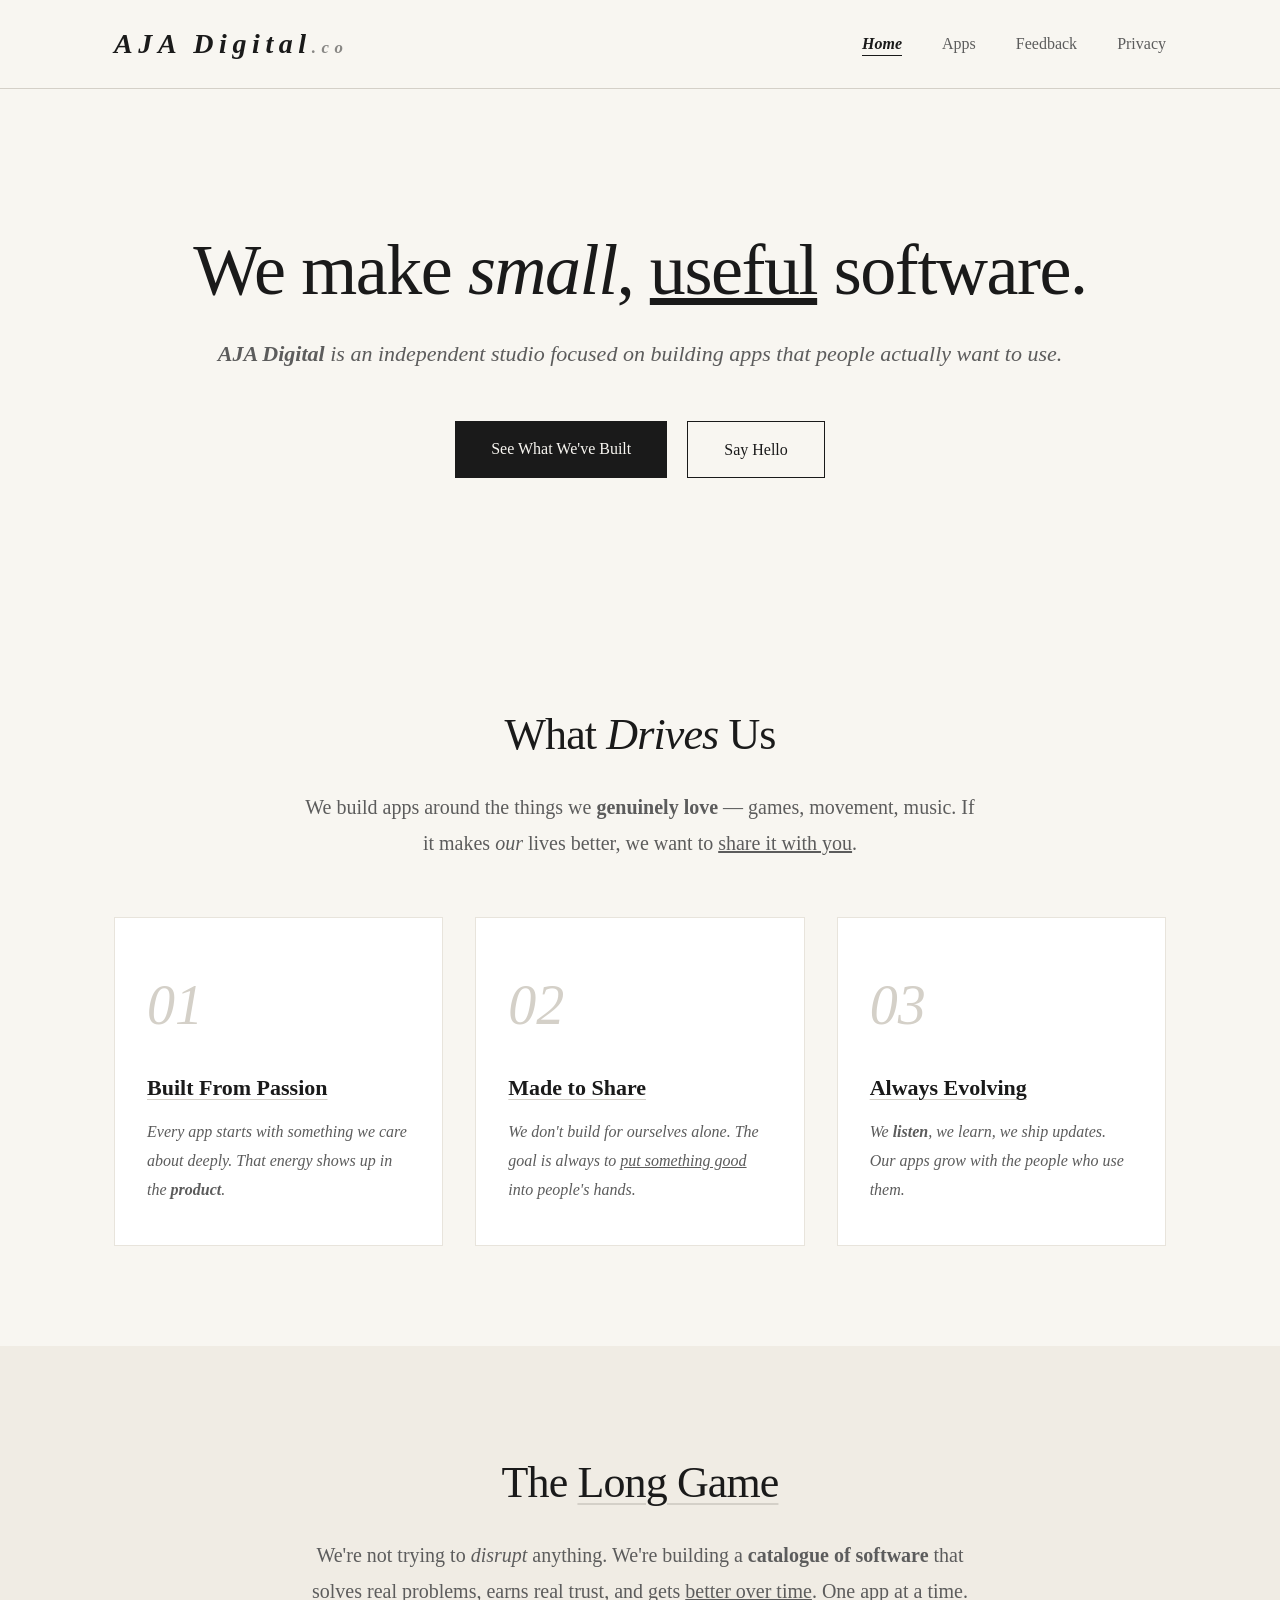
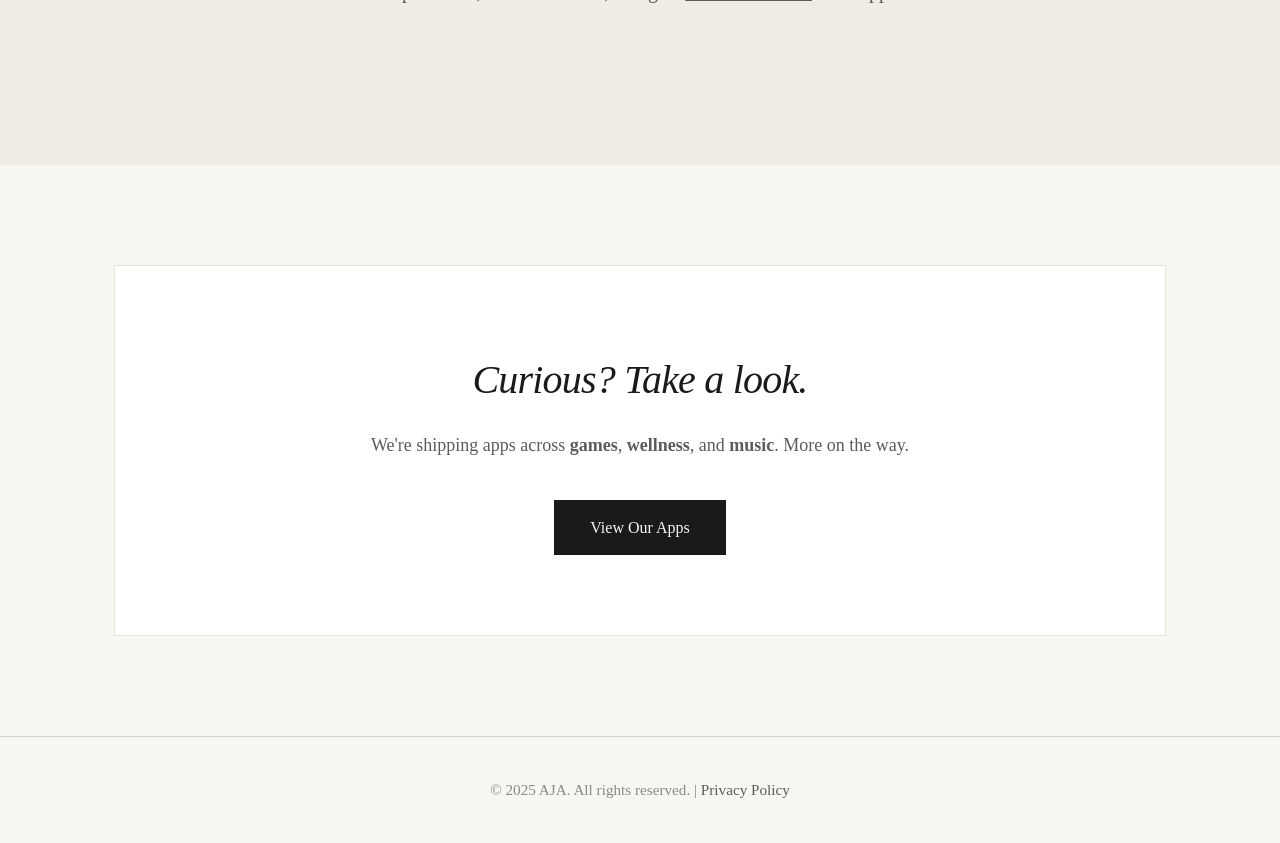
==== commit 1e1b3a95: "Redesign site with light paper aesthetic, rich typography, and new Gestures for Finder app - Full CS" ====
--- a/index.html
+++ b/index.html
@@ -3,20 +3,14 @@
 <head>
     <meta charset="UTF-8">
     <meta name="viewport" content="width=device-width, initial-scale=1.0">
-    <meta name="description" content="AJA builds thoughtful apps for Apple platforms — from productivity tools to games.">
-    <title>AJA — Apps That Move You Forward</title>
-    <link rel="preconnect" href="https://fonts.googleapis.com">
-    <link rel="preconnect" href="https://fonts.gstatic.com" crossorigin>
-    <link href="https://fonts.googleapis.com/css2?family=Inter:wght@400;500;600;700;800&display=swap" rel="stylesheet">
+    <meta name="description" content="AJA Digital — a small studio making software that matters">
+    <title>AJA Digital</title>
     <link rel="stylesheet" href="styles.css">
 </head>
 <body>
     <nav class="navbar">
         <div class="nav-container">
-            <a href="index.html" class="logo">AJA</a>
-            <button class="menu-toggle" onclick="document.querySelector('.nav-menu').classList.toggle('open')" aria-label="Toggle menu">
-                <span></span><span></span><span></span>
-            </button>
+            <a href="index.html" class="logo">AJA Digital<span style="font-size: 0.6em; opacity: 0.5;">.co</span></a>
             <ul class="nav-menu">
                 <li><a href="index.html" class="active">Home</a></li>
                 <li><a href="apps.html">Apps</a></li>
@@ -27,150 +21,76 @@
     </nav>
 
     <main>
-        <!-- Hero -->
+        <!-- Hero Section -->
         <section class="hero">
             <div class="container">
-                <div class="hero-badge">
-                    <span class="badge-dot"></span>
-                    4 apps and counting
-                </div>
-                <h1 class="hero-title">
-                    We build apps<br>
-                    <span class="gradient-text">people love to use.</span>
-                </h1>
-                <p class="hero-subtitle">
-                    Small studio, big ideas. We craft polished apps for Apple platforms — from productivity utilities to physics-based games.
-                </p>
+                <h1 class="hero-title">We make <em>small</em>, <u>useful</u> software.</h1>
+                <p class="hero-subtitle"><b>AJA Digital</b> is an independent studio focused on building apps that people <em>actually want</em> to use.</p>
                 <div class="hero-buttons">
-                    <a href="apps.html" class="btn btn-primary">See Our Apps</a>
-                    <a href="feedback.html" class="btn btn-secondary">Get in Touch</a>
+                    <a href="apps.html" class="btn btn-primary">See What We've Built</a>
+                    <a href="feedback.html" class="btn btn-secondary">Say Hello</a>
                 </div>
             </div>
         </section>
 
-        <!-- Stats -->
+        <!-- About Section -->
         <section class="section">
             <div class="container">
-                <div class="stats-row">
-                    <div class="stat-item">
-                        <h3>4</h3>
-                        <p>Apps Built</p>
-                    </div>
-                    <div class="stat-item">
-                        <h3>3</h3>
-                        <p>Live on App Store</p>
-                    </div>
-                    <div class="stat-item">
-                        <h3>2+</h3>
-                        <p>Platforms</p>
+                <h2 class="section-title">What <em>Drives</em> Us</h2>
+                <div class="about-content">
+                    <p class="lead">
+                        We build apps around the things we <b>genuinely love</b> — games, movement, music.
+                        If it makes <em>our</em> lives better, we want to <u>share it with you</u>.
+                    </p>
+                    <div class="features-grid">
+                        <div class="feature-card">
+                            <div class="feature-number">01</div>
+                            <h3>Built From Passion</h3>
+                            <p>Every app starts with something we <em>care about deeply</em>. That energy shows up in the <b>product</b>.</p>
+                        </div>
+                        <div class="feature-card">
+                            <div class="feature-number">02</div>
+                            <h3>Made to Share</h3>
+                            <p>We don't build for ourselves alone. The goal is always to <u>put something good</u> into people's hands.</p>
+                        </div>
+                        <div class="feature-card">
+                            <div class="feature-number">03</div>
+                            <h3>Always Evolving</h3>
+                            <p>We <b>listen</b>, we learn, we ship updates. Our apps grow <em>with</em> the people who use them.</p>
+                        </div>
                     </div>
                 </div>
             </div>
         </section>
 
-        <!-- Featured Apps -->
+        <!-- Mission Section -->
         <section class="section section-alt">
             <div class="container">
-                <span class="section-label">Our Work</span>
-                <h2 class="section-title">Featured Apps</h2>
-                <p class="section-subtitle">From games to utilities — here's what we've been shipping.</p>
-
-                <div class="app-showcase">
-                    <a href="apps.html" class="showcase-card">
-                        <img src="images/6SevenAppIcon.png" alt="6Seven" class="showcase-icon">
-                        <div class="showcase-info">
-                            <h3>6Seven</h3>
-                            <p>Physics puzzle chain game</p>
-                        </div>
-                        <span class="showcase-arrow">&rarr;</span>
-                    </a>
-                    <a href="apps.html" class="showcase-card">
-                        <img src="images/FlowbuilderAppIcon.png" alt="Flowbuilder" class="showcase-icon">
-                        <div class="showcase-info">
-                            <h3>Flowbuilder</h3>
-                            <p>Create beautiful yoga flows</p>
-                        </div>
-                        <span class="showcase-arrow">&rarr;</span>
-                    </a>
-                    <a href="apps.html" class="showcase-card">
-                        <img src="images/GesturesForFoldersAppIcon.png" alt="Gestures for Folders" class="showcase-icon">
-                        <div class="showcase-info">
-                            <h3>Gestures for Folders</h3>
-                            <p>Navigate folders with gestures</p>
-                        </div>
-                        <span class="showcase-arrow">&rarr;</span>
-                    </a>
-                    <a href="apps.html" class="showcase-card">
-                        <img src="images/SoundMarketAppIcon.png" alt="Sound Market" class="showcase-icon">
-                        <div class="showcase-info">
-                            <h3>Sound Market</h3>
-                            <p>Trade music like stocks</p>
-                        </div>
-                        <span class="showcase-arrow">&rarr;</span>
-                    </a>
-                </div>
+                <h2 class="section-title">The <u>Long Game</u></h2>
+                <p class="lead">
+                    We're not trying to <em>disrupt</em> anything. We're building a <b>catalogue of software</b>
+                    that solves real problems, earns real trust, and gets <u>better over time</u>.
+                    One app at a time.
+                </p>
             </div>
         </section>
 
-        <!-- Values -->
+        <!-- CTA Section -->
         <section class="section">
             <div class="container">
-                <span class="section-label">How We Build</span>
-                <h2 class="section-title">Our Approach</h2>
-                <p class="section-subtitle">Small team, high standards. Every app ships with care.</p>
-
-                <div class="features-grid">
-                    <div class="feature-card">
-                        <div class="feature-number">01</div>
-                        <h3>Design First</h3>
-                        <p>Every interaction is intentional. We sweat the details so our apps feel native and intuitive.</p>
-                    </div>
-                    <div class="feature-card">
-                        <div class="feature-number">02</div>
-                        <h3>User Obsessed</h3>
-                        <p>Real feedback drives what we build. If something doesn't serve the user, it doesn't ship.</p>
-                    </div>
-                    <div class="feature-card">
-                        <div class="feature-number">03</div>
-                        <h3>Fast & Lean</h3>
-                        <p>No bloat, no unnecessary frameworks. Our apps launch fast and stay out of your way.</p>
-                    </div>
-                    <div class="feature-card">
-                        <div class="feature-number">04</div>
-                        <h3>Privacy by Default</h3>
-                        <p>We don't track you. We don't sell your data. Your information stays on your device.</p>
-                    </div>
-                </div>
-            </div>
-        </section>
-
-        <!-- CTA -->
-        <section class="section section-alt">
-            <div class="container">
                 <div class="cta-box">
-                    <h2>Got an idea? We'd love to hear it.</h2>
-                    <p>Whether it's a feature request, a bug report, or just a kind word — drop us a line.</p>
-                    <a href="feedback.html" class="btn btn-primary">Send Feedback</a>
+                    <h2>Curious? <em>Take a look.</em></h2>
+                    <p>We're shipping apps across <b>games</b>, <b>wellness</b>, and <b>music</b>. More on the way.</p>
+                    <a href="apps.html" class="btn btn-primary">View Our Apps</a>
                 </div>
             </div>
         </section>
     </main>
 
     <footer class="footer">
-        <div class="footer-inner">
-            <p>&copy; 2025 AJA</p>
-            <div class="footer-links">
-                <a href="apps.html">Apps</a>
-                <a href="feedback.html">Feedback</a>
-                <a href="privacy.html">Privacy</a>
-            </div>
+        <div class="container">
+            <p>&copy; 2025 AJA. All rights reserved. | <a href="privacy.html">Privacy Policy</a></p>
         </div>
     </footer>
-
-    <div class="bg-effects">
-        <div class="gradient-orb orb-1"></div>
-        <div class="gradient-orb orb-2"></div>
-        <div class="gradient-orb orb-3"></div>
-    </div>
 </body>
 </html>
--- a/styles.css
+++ b/styles.css
@@ -1,762 +1,605 @@
-/* ═══════════════════════════════════════════
-   AJA — Modern Startup Design System
-   ═══════════════════════════════════════════ */
-
-/* Reset */
-*, *::before, *::after {
+/* Reset & Base Styles */
+* {
     margin: 0;
     padding: 0;
     box-sizing: border-box;
 }
 
 :root {
-    --bg-primary: #050507;
-    --bg-secondary: #0c0c10;
-    --bg-card: rgba(255, 255, 255, 0.03);
-    --bg-card-hover: rgba(255, 255, 255, 0.06);
-    --bg-glass: rgba(255, 255, 255, 0.04);
-    --text-primary: #f0f0f5;
-    --text-secondary: #8a8a9a;
-    --text-muted: #55556a;
-    --accent: #7c5cfc;
-    --accent-light: #a78bfa;
-    --accent-glow: rgba(124, 92, 252, 0.35);
-    --accent-secondary: #38bdf8;
-    --border: rgba(255, 255, 255, 0.06);
-    --border-hover: rgba(255, 255, 255, 0.12);
-    --success: #34d399;
-    --warning: #fbbf24;
-    --radius-sm: 8px;
-    --radius-md: 14px;
-    --radius-lg: 20px;
-    --radius-xl: 28px;
-    --transition: 0.25s cubic-bezier(0.4, 0, 0.2, 1);
-}
-
-html {
-    scroll-behavior: smooth;
+    --bg-primary: #f8f6f1;
+    --bg-secondary: #f0ece4;
+    --bg-card: #ffffff;
+    --text-primary: #1a1a1a;
+    --text-secondary: #5c5c5c;
+    --text-muted: #8a8a8a;
+    --border-color: #d4d0c8;
+    --border-light: #e8e4dc;
+    --accent: #1a1a1a;
 }
 
 body {
-    font-family: 'Inter', -apple-system, BlinkMacSystemFont, 'Segoe UI', Roboto, sans-serif;
-    line-height: 1.6;
+    font-family: 'Times New Roman', Times, Georgia, serif;
+    line-height: 1.7;
     color: var(--text-primary);
     background-color: var(--bg-primary);
     min-height: 100vh;
     overflow-x: hidden;
-    -webkit-font-smoothing: antialiased;
-    -moz-osx-font-smoothing: grayscale;
-}
-
-/* ── Typography ─────────────────────────── */
-h1, h2, h3, h4 {
+}
+
+/* Smooth fade-in for page load */
+@keyframes fadeInUp {
+    from {
+        opacity: 0;
+        transform: translateY(30px);
+    }
+    to {
+        opacity: 1;
+        transform: translateY(0);
+    }
+}
+
+@keyframes fadeIn {
+    from { opacity: 0; }
+    to { opacity: 1; }
+}
+
+@keyframes slideInLeft {
+    from {
+        opacity: 0;
+        transform: translateX(-20px);
+    }
+    to {
+        opacity: 1;
+        transform: translateX(0);
+    }
+}
+
+@keyframes underlineGrow {
+    from { width: 0; }
+    to { width: 100%; }
+}
+
+/* Navigation */
+.navbar {
+    background-color: var(--bg-primary);
+    border-bottom: 1px solid var(--border-color);
+    padding: 1.25rem 0;
+    position: sticky;
+    top: 0;
+    z-index: 1000;
+    animation: fadeIn 0.8s ease;
+}
+
+.nav-container {
+    max-width: 1100px;
+    margin: 0 auto;
+    padding: 0 24px;
+    display: flex;
+    justify-content: space-between;
+    align-items: center;
+}
+
+.logo {
+    font-size: 1.75rem;
+    font-weight: 700;
+    color: var(--text-primary);
+    text-decoration: none;
+    letter-spacing: 0.2em;
+    font-style: italic;
+}
+
+.nav-menu {
+    display: flex;
+    list-style: none;
+    gap: 2.5rem;
+}
+
+.nav-menu a {
+    color: var(--text-secondary);
+    text-decoration: none;
+    font-size: 1rem;
+    position: relative;
+    transition: color 0.3s ease;
+}
+
+.nav-menu a:hover {
+    color: var(--text-primary);
+}
+
+.nav-menu a.active {
+    color: var(--text-primary);
+    font-weight: 700;
+    font-style: italic;
+}
+
+.nav-menu a::after {
+    content: '';
+    position: absolute;
+    bottom: -4px;
+    left: 0;
+    width: 0;
+    height: 1px;
+    background: var(--text-primary);
+    transition: width 0.4s cubic-bezier(0.25, 0.46, 0.45, 0.94);
+}
+
+.nav-menu a:hover::after,
+.nav-menu a.active::after {
+    width: 100%;
+}
+
+/* Container */
+.container {
+    max-width: 1100px;
+    margin: 0 auto;
+    padding: 0 24px;
+}
+
+/* Hero Section */
+.hero {
+    padding: 140px 24px 120px;
+    text-align: center;
+    animation: fadeInUp 1s ease 0.2s both;
+}
+
+.hero-title {
+    font-size: 4.5rem;
+    font-weight: 400;
+    margin-bottom: 1.5rem;
+    color: var(--text-primary);
     letter-spacing: -0.02em;
     line-height: 1.15;
 }
 
-/* ── Container ──────────────────────────── */
-.container {
-    max-width: 1140px;
-    margin: 0 auto;
-    padding: 0 24px;
-}
-
-/* ── Navigation ─────────────────────────── */
-.navbar {
-    position: fixed;
-    top: 0;
-    left: 0;
-    right: 0;
-    z-index: 1000;
-    padding: 0 24px;
-    background: rgba(5, 5, 7, 0.7);
-    backdrop-filter: blur(20px) saturate(180%);
-    -webkit-backdrop-filter: blur(20px) saturate(180%);
-    border-bottom: 1px solid var(--border);
-}
-
-.nav-container {
-    max-width: 1140px;
-    margin: 0 auto;
-    display: flex;
-    justify-content: space-between;
-    align-items: center;
-    height: 64px;
-}
-
-.logo {
-    font-size: 1.35rem;
-    font-weight: 800;
-    letter-spacing: -0.03em;
-    color: var(--text-primary);
-    text-decoration: none;
-}
-
-.nav-menu {
-    display: flex;
-    list-style: none;
-    gap: 0.5rem;
-}
-
-.nav-menu a {
-    display: block;
-    padding: 8px 16px;
-    color: var(--text-secondary);
-    text-decoration: none;
-    font-weight: 500;
-    font-size: 0.9rem;
-    border-radius: var(--radius-sm);
-    transition: color var(--transition), background var(--transition);
-}
-
-.nav-menu a:hover {
-    color: var(--text-primary);
-    background: rgba(255, 255, 255, 0.05);
-}
-
-.nav-menu a.active {
-    color: var(--text-primary);
-    background: rgba(255, 255, 255, 0.07);
-}
-
-/* Mobile menu toggle */
-.menu-toggle {
-    display: none;
-    background: none;
-    border: none;
-    cursor: pointer;
-    padding: 8px;
-}
-
-.menu-toggle span {
-    display: block;
-    width: 22px;
-    height: 2px;
-    background: var(--text-primary);
-    margin: 5px 0;
-    border-radius: 2px;
-    transition: var(--transition);
-}
-
-/* ── Hero ────────────────────────────────── */
-.hero {
-    position: relative;
-    padding: 160px 24px 120px;
-    text-align: center;
-    overflow: hidden;
-}
-
-.hero::before {
-    content: '';
-    position: absolute;
-    top: -40%;
-    left: 50%;
-    transform: translateX(-50%);
-    width: 800px;
-    height: 800px;
-    background: radial-gradient(circle, var(--accent-glow) 0%, transparent 70%);
-    pointer-events: none;
-    animation: pulse 8s ease-in-out infinite;
-}
-
-@keyframes pulse {
-    0%, 100% { opacity: 0.4; transform: translateX(-50%) scale(1); }
-    50% { opacity: 0.7; transform: translateX(-50%) scale(1.15); }
-}
-
-.hero-badge {
-    display: inline-flex;
-    align-items: center;
-    gap: 8px;
-    padding: 6px 16px 6px 8px;
-    background: var(--bg-glass);
-    border: 1px solid var(--border);
-    border-radius: 100px;
-    font-size: 0.85rem;
-    color: var(--text-secondary);
-    margin-bottom: 2rem;
-    backdrop-filter: blur(10px);
-}
-
-.hero-badge .badge-dot {
-    width: 8px;
-    height: 8px;
-    background: var(--success);
-    border-radius: 50%;
-    animation: blink 2s ease-in-out infinite;
-}
-
-@keyframes blink {
-    0%, 100% { opacity: 1; }
-    50% { opacity: 0.3; }
-}
-
-.hero-title {
-    font-size: clamp(2.75rem, 6vw, 4.5rem);
-    font-weight: 800;
-    letter-spacing: -0.04em;
-    line-height: 1.05;
-    margin-bottom: 1.25rem;
-    color: var(--text-primary);
-}
-
-.hero-title .gradient-text {
-    background: linear-gradient(135deg, var(--accent) 0%, var(--accent-secondary) 100%);
-    -webkit-background-clip: text;
-    -webkit-text-fill-color: transparent;
-    background-clip: text;
-}
-
 .hero-subtitle {
-    font-size: clamp(1.05rem, 2vw, 1.3rem);
-    color: var(--text-secondary);
-    max-width: 560px;
-    margin: 0 auto 2.5rem;
-    line-height: 1.6;
+    font-size: 1.375rem;
+    color: var(--text-secondary);
+    margin-bottom: 3rem;
+    font-style: italic;
+    animation: fadeInUp 1s ease 0.5s both;
 }
 
 .hero-buttons {
     display: flex;
-    gap: 1rem;
+    gap: 1.25rem;
     justify-content: center;
     flex-wrap: wrap;
-}
-
-/* ── Buttons ─────────────────────────────── */
+    animation: fadeInUp 1s ease 0.7s both;
+}
+
+/* Buttons */
 .btn {
-    display: inline-flex;
-    align-items: center;
-    justify-content: center;
-    gap: 8px;
-    padding: 13px 28px;
-    border-radius: var(--radius-sm);
+    display: inline-block;
+    padding: 14px 36px;
     text-decoration: none;
-    font-weight: 600;
-    font-size: 0.95rem;
-    transition: all var(--transition);
+    font-family: 'Times New Roman', Times, Georgia, serif;
+    font-size: 1rem;
     cursor: pointer;
     border: none;
-    position: relative;
+    transition: all 0.4s cubic-bezier(0.25, 0.46, 0.45, 0.94);
 }
 
 .btn-primary {
-    background: var(--accent);
-    color: white;
-    box-shadow: 0 0 20px var(--accent-glow);
+    background: var(--text-primary);
+    color: var(--bg-primary);
 }
 
 .btn-primary:hover {
-    background: var(--accent-light);
-    box-shadow: 0 0 40px var(--accent-glow);
-    transform: translateY(-1px);
+    background: var(--text-secondary);
+    transform: translateY(-2px);
+    box-shadow: 0 8px 24px rgba(0, 0, 0, 0.1);
 }
 
 .btn-secondary {
-    background: var(--bg-glass);
-    color: var(--text-primary);
-    border: 1px solid var(--border);
-    backdrop-filter: blur(10px);
+    background: transparent;
+    color: var(--text-primary);
+    border: 1px solid var(--text-primary);
 }
 
 .btn-secondary:hover {
-    background: rgba(255, 255, 255, 0.08);
-    border-color: var(--border-hover);
-    transform: translateY(-1px);
-}
-
-.btn-sm {
-    padding: 10px 20px;
-    font-size: 0.875rem;
-}
-
-/* ── Sections ────────────────────────────── */
+    background: var(--text-primary);
+    color: var(--bg-primary);
+    transform: translateY(-2px);
+    box-shadow: 0 8px 24px rgba(0, 0, 0, 0.1);
+}
+
+/* Sections */
 .section {
     padding: 100px 24px;
-    position: relative;
+    animation: fadeIn 0.8s ease both;
 }
 
 .section-alt {
-    background: var(--bg-secondary);
-}
-
-.section-label {
-    display: inline-block;
-    font-size: 0.8rem;
-    font-weight: 700;
-    letter-spacing: 0.08em;
-    text-transform: uppercase;
-    color: var(--accent);
-    margin-bottom: 1rem;
+    background-color: var(--bg-secondary);
 }
 
 .section-title {
-    font-size: clamp(2rem, 4vw, 3rem);
-    font-weight: 800;
-    letter-spacing: -0.03em;
+    font-size: 2.75rem;
+    font-weight: 400;
     margin-bottom: 1rem;
     text-align: center;
     color: var(--text-primary);
-}
-
-.section-subtitle {
-    font-size: 1.15rem;
+    letter-spacing: -0.02em;
+}
+
+.section-title em {
+    font-style: italic;
+}
+
+.section-title u {
+    text-decoration-thickness: 2px;
+    text-underline-offset: 6px;
+    text-decoration-color: var(--border-color);
+}
+
+.lead {
+    font-size: 1.25rem;
     color: var(--text-secondary);
     text-align: center;
-    max-width: 600px;
+    max-width: 680px;
     margin: 0 auto 3.5rem;
-}
-
-.lead {
-    font-size: 1.15rem;
-    color: var(--text-secondary);
-    text-align: center;
-    max-width: 640px;
-    margin: 0 auto 3rem;
-    line-height: 1.7;
-}
-
-/* ── Feature Cards (Homepage) ────────────── */
+    line-height: 1.8;
+}
+
+/* Features Grid */
 .features-grid {
     display: grid;
-    grid-template-columns: repeat(auto-fit, minmax(250px, 1fr));
-    gap: 1.25rem;
+    grid-template-columns: repeat(auto-fit, minmax(240px, 1fr));
+    gap: 2rem;
     margin-top: 3rem;
 }
 
 .feature-card {
+    padding: 2.5rem 2rem;
     background: var(--bg-card);
-    padding: 2rem;
-    border-radius: var(--radius-md);
-    border: 1px solid var(--border);
-    transition: all var(--transition);
-}
-
-.feature-card:hover {
-    background: var(--bg-card-hover);
-    border-color: var(--border-hover);
-    transform: translateY(-3px);
-}
-
-.feature-number {
-    font-size: 2.5rem;
-    font-weight: 800;
-    letter-spacing: -0.04em;
-    background: linear-gradient(135deg, var(--accent), var(--accent-secondary));
-    -webkit-background-clip: text;
-    -webkit-text-fill-color: transparent;
-    background-clip: text;
-    margin-bottom: 0.75rem;
-    opacity: 0.7;
-}
-
-.feature-card h3 {
-    font-size: 1.2rem;
-    font-weight: 700;
-    margin-bottom: 0.5rem;
-    color: var(--text-primary);
-}
-
-.feature-card p {
-    color: var(--text-secondary);
-    font-size: 0.95rem;
-    line-height: 1.6;
-}
-
-/* ── App Showcase (Homepage) ─────────────── */
-.app-showcase {
-    display: grid;
-    grid-template-columns: repeat(auto-fit, minmax(320px, 1fr));
-    gap: 1.25rem;
-}
-
-.showcase-card {
-    display: flex;
-    align-items: center;
-    gap: 1.25rem;
-    padding: 1.5rem;
-    background: var(--bg-card);
-    border: 1px solid var(--border);
-    border-radius: var(--radius-md);
-    text-decoration: none;
-    transition: all var(--transition);
-}
-
-.showcase-card:hover {
-    background: var(--bg-card-hover);
-    border-color: var(--border-hover);
-    transform: translateY(-2px);
-}
-
-.showcase-icon {
-    width: 56px;
-    height: 56px;
-    border-radius: 14px;
-    object-fit: cover;
-    flex-shrink: 0;
-}
-
-.showcase-info h3 {
-    font-size: 1.1rem;
-    font-weight: 700;
-    color: var(--text-primary);
-    margin-bottom: 0.2rem;
-}
-
-.showcase-info p {
-    font-size: 0.9rem;
-    color: var(--text-secondary);
-}
-
-.showcase-arrow {
-    margin-left: auto;
-    color: var(--text-muted);
-    font-size: 1.25rem;
-    transition: transform var(--transition), color var(--transition);
-}
-
-.showcase-card:hover .showcase-arrow {
-    transform: translateX(3px);
-    color: var(--accent);
-}
-
-/* ── Stats Row ───────────────────────────── */
-.stats-row {
-    display: grid;
-    grid-template-columns: repeat(3, 1fr);
-    gap: 1.5rem;
-    text-align: center;
-    padding: 3rem 0;
-}
-
-.stat-item h3 {
-    font-size: clamp(2rem, 4vw, 3rem);
-    font-weight: 800;
-    letter-spacing: -0.03em;
-    background: linear-gradient(135deg, var(--accent), var(--accent-secondary));
-    -webkit-background-clip: text;
-    -webkit-text-fill-color: transparent;
-    background-clip: text;
-}
-
-.stat-item p {
-    font-size: 0.9rem;
-    color: var(--text-secondary);
-    margin-top: 0.25rem;
-}
-
-/* ── CTA Box ─────────────────────────────── */
-.cta-box {
-    background: var(--bg-card);
-    padding: 4rem 3rem;
-    border-radius: var(--radius-lg);
-    text-align: center;
-    border: 1px solid var(--border);
+    border: 1px solid var(--border-light);
+    transition: all 0.5s cubic-bezier(0.25, 0.46, 0.45, 0.94);
     position: relative;
     overflow: hidden;
 }
 
-.cta-box::before {
-    content: '';
-    position: absolute;
-    top: 0;
-    left: 50%;
-    transform: translateX(-50%);
-    width: 400px;
-    height: 400px;
-    background: radial-gradient(circle, var(--accent-glow) 0%, transparent 70%);
-    pointer-events: none;
-    opacity: 0.3;
-}
-
-.cta-box h2 {
-    font-size: clamp(1.5rem, 3vw, 2.25rem);
-    font-weight: 800;
-    letter-spacing: -0.03em;
-    margin-bottom: 0.75rem;
-    color: var(--text-primary);
-    position: relative;
-}
-
-.cta-box p {
-    color: var(--text-secondary);
-    margin-bottom: 2rem;
-    font-size: 1.05rem;
-    position: relative;
-}
-
-.cta-box .btn {
-    position: relative;
-}
-
-/* ── Page Header ─────────────────────────── */
-.page-header {
-    padding: 120px 24px 60px;
-    text-align: center;
-    position: relative;
-}
-
-.page-header::before {
-    content: '';
-    position: absolute;
-    top: 0;
-    left: 50%;
-    transform: translateX(-50%);
-    width: 600px;
-    height: 600px;
-    background: radial-gradient(circle, var(--accent-glow) 0%, transparent 70%);
-    pointer-events: none;
-    opacity: 0.25;
-}
-
-.page-header h1 {
-    font-size: clamp(2.25rem, 5vw, 3.25rem);
-    font-weight: 800;
-    letter-spacing: -0.03em;
-    margin-bottom: 0.75rem;
-    color: var(--text-primary);
-    position: relative;
-}
-
-.page-header p {
-    font-size: 1.15rem;
-    color: var(--text-secondary);
-    position: relative;
-}
-
-/* ── Apps Grid ───────────────────────────── */
-.apps-grid {
-    display: grid;
-    grid-template-columns: repeat(auto-fit, minmax(320px, 1fr));
-    gap: 1.25rem;
-}
-
-.app-card {
-    background: var(--bg-card);
-    border: 1px solid var(--border);
-    border-radius: var(--radius-lg);
-    padding: 2rem;
-    transition: all var(--transition);
-    position: relative;
-    overflow: hidden;
-}
-
-.app-card::before {
+.feature-card::before {
     content: '';
     position: absolute;
     top: 0;
     left: 0;
-    right: 0;
-    height: 1px;
-    background: linear-gradient(90deg, transparent, var(--accent-glow), transparent);
-    opacity: 0;
-    transition: opacity var(--transition);
+    width: 0;
+    height: 2px;
+    background: var(--text-primary);
+    transition: width 0.5s cubic-bezier(0.25, 0.46, 0.45, 0.94);
+}
+
+.feature-card:hover {
+    transform: translateY(-4px);
+    box-shadow: 0 12px 40px rgba(0, 0, 0, 0.06);
+}
+
+.feature-card:hover::before {
+    width: 100%;
+}
+
+.feature-number {
+    font-size: 3.5rem;
+    font-weight: 400;
+    color: var(--border-color);
+    margin-bottom: 1rem;
+    font-style: italic;
+}
+
+.feature-card h3 {
+    font-size: 1.375rem;
+    font-weight: 700;
+    margin-bottom: 0.75rem;
+    color: var(--text-primary);
+    text-decoration: underline;
+    text-decoration-thickness: 1px;
+    text-underline-offset: 4px;
+    text-decoration-color: var(--border-color);
+}
+
+.feature-card p {
+    color: var(--text-secondary);
+    line-height: 1.8;
+    font-style: italic;
+}
+
+/* CTA Box */
+.cta-box {
+    padding: 5rem 3rem;
+    text-align: center;
+    background: var(--bg-card);
+    border: 1px solid var(--border-light);
+    transition: box-shadow 0.5s ease;
+}
+
+.cta-box:hover {
+    box-shadow: 0 12px 40px rgba(0, 0, 0, 0.06);
+}
+
+.cta-box h2 {
+    font-size: 2.5rem;
+    font-weight: 400;
+    margin-bottom: 1rem;
+    color: var(--text-primary);
+    letter-spacing: -0.02em;
+    font-style: italic;
+}
+
+.cta-box p {
+    color: var(--text-secondary);
+    margin-bottom: 2.5rem;
+    font-size: 1.125rem;
+}
+
+/* Page Header */
+.page-header {
+    padding: 120px 24px 60px;
+    text-align: center;
+    animation: fadeInUp 1s ease 0.2s both;
+}
+
+.page-header h1 {
+    font-size: 3.5rem;
+    font-weight: 400;
+    margin-bottom: 1rem;
+    color: var(--text-primary);
+    letter-spacing: -0.02em;
+}
+
+.page-header p {
+    font-size: 1.25rem;
+    color: var(--text-secondary);
+    font-style: italic;
+}
+
+/* Apps Grid */
+.apps-grid {
+    display: grid;
+    grid-template-columns: repeat(auto-fit, minmax(340px, 1fr));
+    gap: 2rem;
+}
+
+.app-card {
+    background: var(--bg-card);
+    border: 1px solid var(--border-light);
+    padding: 2.5rem;
+    transition: all 0.5s cubic-bezier(0.25, 0.46, 0.45, 0.94);
+    position: relative;
+    overflow: hidden;
+}
+
+.app-card {
+    background: #faf5f0;
+}
+
+.app-card::before {
+    content: '';
+    position: absolute;
+    bottom: 0;
+    left: 0;
+    width: 0;
+    height: 2px;
+    background: var(--text-primary);
+    transition: width 0.5s cubic-bezier(0.25, 0.46, 0.45, 0.94);
 }
 
 .app-card:hover {
-    background: var(--bg-card-hover);
-    border-color: var(--border-hover);
     transform: translateY(-4px);
+    box-shadow: 0 12px 40px rgba(0, 0, 0, 0.06);
 }
 
 .app-card:hover::before {
-    opacity: 1;
+    width: 100%;
 }
 
 .app-header {
     display: flex;
     justify-content: space-between;
     align-items: flex-start;
-    margin-bottom: 1.25rem;
+    margin-bottom: 1.5rem;
+}
+
+.app-icon-minimal {
+    width: 60px;
+    height: 60px;
+    background: var(--bg-secondary);
+    border: 1px solid var(--border-color);
+    border-radius: 12px;
+    display: flex;
+    align-items: center;
+    justify-content: center;
+    font-size: 1.5rem;
+    font-weight: 400;
+    color: var(--text-primary);
 }
 
 .app-icon-img {
-    width: 56px;
-    height: 56px;
-    border-radius: 14px;
+    width: 60px;
+    height: 60px;
+    border-radius: 16px;
     object-fit: cover;
-}
-
-.app-icon-minimal {
-    width: 56px;
-    height: 56px;
-    background: linear-gradient(135deg, var(--accent), var(--accent-secondary));
-    border-radius: 14px;
+    box-shadow: 0 4px 16px rgba(0, 0, 0, 0.1);
+    -webkit-user-drag: none;
+    user-select: none;
+    pointer-events: none;
+}
+
+.app-content h2 {
+    font-size: 1.875rem;
+    font-weight: 700;
+    margin-bottom: 0.5rem;
+    color: var(--text-primary);
+    text-decoration: underline;
+    text-decoration-thickness: 1.5px;
+    text-underline-offset: 4px;
+    text-decoration-color: var(--border-color);
+}
+
+.status-badge {
+    display: inline-block;
+    padding: 4px 14px;
+    font-size: 0.8rem;
+    font-style: italic;
+    margin-bottom: 1rem;
+    border: 1px solid var(--border-color);
+}
+
+.coming-soon {
+    color: var(--text-muted);
+}
+
+.live {
+    color: var(--text-primary);
+    font-weight: 700;
+}
+
+.app-tagline {
+    color: var(--text-secondary);
+    font-size: 1rem;
+    margin-bottom: 1rem;
+    font-style: italic;
+}
+
+.app-buttons {
+    display: flex;
+    gap: 0.75rem;
+    margin-top: 1.5rem;
+    flex-wrap: wrap;
+}
+
+.app-store-btn {
+    margin-top: 1.5rem;
+    display: inline-block;
+    font-size: 0.9rem;
+    padding: 10px 24px;
+}
+
+.app-buttons .app-store-btn {
+    margin-top: 0;
+}
+
+.app-description {
+    color: var(--text-secondary);
+    margin-bottom: 1.5rem;
+    line-height: 1.8;
+}
+
+.app-features {
+    display: flex;
+    flex-wrap: wrap;
+    gap: 0.5rem;
+}
+
+.feature-tag {
+    color: var(--text-secondary);
+    padding: 3px 0;
+    font-size: 0.85rem;
+    font-style: italic;
+    border-bottom: 1px solid var(--border-color);
+    margin-right: 0.75rem;
+}
+
+.app-placeholder {
+    opacity: 0.7;
+}
+
+/* Feedback Page */
+.feedback-container {
+    display: grid;
+    grid-template-columns: 1fr 2fr;
+    gap: 3rem;
+    max-width: 1000px;
+    margin: 0 auto;
+}
+
+.feedback-info h2 {
+    font-size: 2rem;
+    font-weight: 400;
+    margin-bottom: 1rem;
+    color: var(--text-primary);
+    font-style: italic;
+}
+
+.feedback-info p {
+    color: var(--text-secondary);
+    margin-bottom: 1rem;
+    line-height: 1.8;
+}
+
+.feedback-email {
+    margin-top: 0.5rem;
+}
+
+.feedback-email a {
+    color: var(--text-primary);
+    text-decoration: underline;
+    text-decoration-thickness: 1px;
+    text-underline-offset: 3px;
+    text-decoration-color: var(--border-color);
+    transition: text-decoration-color 0.3s ease;
+    font-weight: 700;
+}
+
+.feedback-email a:hover {
+    text-decoration-color: var(--text-primary);
+}
+
+.contact-methods {
+    display: flex;
+    flex-direction: column;
+    gap: 1.5rem;
+}
+
+.contact-item {
+    display: flex;
+    gap: 1rem;
+    align-items: flex-start;
+}
+
+.contact-icon-minimal {
+    width: 50px;
+    height: 50px;
+    background: var(--bg-secondary);
+    border: 1px solid var(--border-color);
+    border-radius: 10px;
     display: flex;
     align-items: center;
     justify-content: center;
     font-size: 1.25rem;
-    font-weight: 700;
-    color: white;
-}
-
-.app-content h2 {
-    font-size: 1.5rem;
-    font-weight: 800;
-    letter-spacing: -0.02em;
-    margin-bottom: 0.35rem;
-    color: var(--text-primary);
-}
-
-.status-badge {
-    display: inline-block;
-    padding: 4px 12px;
-    border-radius: 100px;
-    font-size: 0.75rem;
-    font-weight: 600;
-    letter-spacing: 0.02em;
-}
-
-.coming-soon {
-    background: rgba(251, 191, 36, 0.12);
-    color: var(--warning);
-}
-
-.live {
-    background: rgba(52, 211, 153, 0.12);
-    color: var(--success);
-}
-
-.app-tagline {
-    color: var(--text-muted);
-    font-size: 0.9rem;
-    margin-bottom: 0.75rem;
-    font-style: normal;
-    font-weight: 500;
-}
-
-.app-description {
-    color: var(--text-secondary);
-    margin-bottom: 1.25rem;
-    line-height: 1.7;
+    color: var(--text-secondary);
+    flex-shrink: 0;
+}
+
+.contact-item h3 {
+    font-size: 1.1rem;
+    font-weight: 700;
+    margin-bottom: 0.25rem;
+    color: var(--text-primary);
+}
+
+.contact-item p {
+    color: var(--text-secondary);
     font-size: 0.95rem;
 }
 
-.app-features {
-    display: flex;
-    flex-wrap: wrap;
-    gap: 0.4rem;
-}
-
-.feature-tag {
-    background: rgba(124, 92, 252, 0.1);
-    color: var(--accent-light);
-    padding: 4px 12px;
-    border-radius: 100px;
-    font-size: 0.8rem;
-    font-weight: 500;
-}
-
-.app-buttons {
-    display: flex;
-    gap: 0.75rem;
-    margin-top: 1.5rem;
-    flex-wrap: wrap;
-}
-
-.app-store-btn {
-    margin-top: 1.5rem;
-    font-size: 0.875rem;
-    padding: 10px 22px;
-}
-
-.app-buttons .app-store-btn {
-    margin-top: 0;
-}
-
-/* ── Feedback Page ───────────────────────── */
-.feedback-container {
-    display: grid;
-    grid-template-columns: 1fr 1.5fr;
-    gap: 3rem;
-    max-width: 960px;
-    margin: 0 auto;
-}
-
-.feedback-info h2 {
-    font-size: 1.75rem;
-    font-weight: 800;
-    letter-spacing: -0.02em;
-    margin-bottom: 1rem;
-    color: var(--text-primary);
-}
-
-.feedback-info p {
-    color: var(--text-secondary);
-    margin-bottom: 1rem;
-    line-height: 1.7;
-}
-
-.feedback-email {
-    margin-top: 0.5rem;
-}
-
-.feedback-email a {
-    color: var(--accent-light);
-    text-decoration: none;
-    transition: color var(--transition);
-}
-
-.feedback-email a:hover {
-    color: var(--accent);
-}
-
-.contact-methods {
-    display: flex;
-    flex-direction: column;
-    gap: 1.5rem;
-}
-
-.contact-item {
-    display: flex;
-    gap: 1rem;
-    align-items: flex-start;
-}
-
-.contact-icon-minimal {
-    width: 48px;
-    height: 48px;
-    background: var(--bg-card);
-    border: 1px solid var(--border);
-    border-radius: 12px;
-    display: flex;
-    align-items: center;
-    justify-content: center;
-    font-size: 1.15rem;
-    font-weight: 600;
-    color: var(--accent);
-    flex-shrink: 0;
-}
-
-.contact-item h3 {
-    font-size: 1rem;
-    font-weight: 700;
-    margin-bottom: 0.2rem;
-    color: var(--text-primary);
-}
-
-.contact-item p {
-    color: var(--text-secondary);
-    font-size: 0.9rem;
-}
-
-/* ── Form Styles ─────────────────────────── */
+/* Form Styles */
 .feedback-form {
     background: var(--bg-card);
-    padding: 2.25rem;
-    border-radius: var(--radius-lg);
-    border: 1px solid var(--border);
+    border: 1px solid var(--border-light);
+    padding: 2.5rem;
+    animation: fadeInUp 0.8s ease 0.3s both;
 }
 
 .form-group {
-    margin-bottom: 1.25rem;
+    margin-bottom: 1.5rem;
 }
 
 label {
     display: block;
-    margin-bottom: 0.4rem;
-    color: var(--text-primary);
-    font-weight: 600;
-    font-size: 0.9rem;
+    margin-bottom: 0.5rem;
+    color: var(--text-primary);
+    font-weight: 700;
+    font-size: 0.95rem;
 }
 
 input,
@@ -764,31 +607,31 @@
 select {
     width: 100%;
     padding: 12px 16px;
-    background: rgba(255, 255, 255, 0.03);
-    border: 1px solid var(--border);
-    border-radius: var(--radius-sm);
-    color: var(--text-primary);
-    font-size: 0.95rem;
-    font-family: inherit;
-    transition: border-color var(--transition), background var(--transition);
+    background: var(--bg-primary);
+    border: 1px solid var(--border-color);
+    color: var(--text-primary);
+    font-size: 1rem;
+    font-family: 'Times New Roman', Times, Georgia, serif;
+    transition: all 0.3s ease;
 }
 
 input:focus,
 textarea:focus,
 select:focus {
     outline: none;
-    border-color: var(--accent);
-    background: rgba(124, 92, 252, 0.04);
+    border-color: var(--text-primary);
+    box-shadow: 0 2px 12px rgba(0, 0, 0, 0.04);
 }
 
 input::placeholder,
 textarea::placeholder {
     color: var(--text-muted);
+    font-style: italic;
 }
 
 textarea {
     resize: vertical;
-    min-height: 140px;
+    min-height: 150px;
 }
 
 select {
@@ -800,189 +643,116 @@
     align-items: center;
     justify-content: center;
     gap: 0.5rem;
-    background: rgba(52, 211, 153, 0.1);
-    color: var(--success);
+    background: var(--bg-secondary);
+    color: var(--text-primary);
     padding: 1rem;
-    border-radius: var(--radius-sm);
     margin-top: 1rem;
-    border: 1px solid rgba(52, 211, 153, 0.2);
-    font-weight: 500;
-}
-
-/* ── Privacy Page ────────────────────────── */
+    border: 1px solid var(--border-color);
+    font-style: italic;
+}
+
+/* Privacy Page */
 .privacy-content {
-    max-width: 720px;
+    max-width: 750px;
     margin: 0 auto;
+    animation: fadeInUp 0.8s ease 0.3s both;
 }
 
 .privacy-section {
-    margin-bottom: 2.5rem;
+    margin-bottom: 3rem;
 }
 
 .privacy-section h2 {
-    font-size: 1.5rem;
-    font-weight: 800;
-    letter-spacing: -0.02em;
-    margin-bottom: 0.75rem;
-    color: var(--text-primary);
+    font-size: 1.75rem;
+    font-weight: 700;
+    margin-bottom: 1rem;
+    color: var(--text-primary);
+    text-decoration: underline;
+    text-decoration-thickness: 1px;
+    text-underline-offset: 6px;
+    text-decoration-color: var(--border-color);
 }
 
 .privacy-section p {
     color: var(--text-secondary);
-    line-height: 1.8;
-    margin-bottom: 0.75rem;
+    line-height: 1.9;
+    margin-bottom: 1rem;
 }
 
 .privacy-section ul {
     list-style: none;
     padding-left: 0;
-    margin-top: 0.75rem;
+    margin-top: 1rem;
 }
 
 .privacy-section ul li {
     color: var(--text-secondary);
-    padding: 0.4rem 0 0.4rem 1.5rem;
+    padding: 0.5rem 0;
+    padding-left: 1.5rem;
     position: relative;
-    line-height: 1.8;
+    line-height: 1.9;
 }
 
 .privacy-section ul li::before {
-    content: '';
+    content: "\2014";
     position: absolute;
     left: 0;
-    top: 1rem;
-    width: 6px;
-    height: 6px;
-    border-radius: 50%;
-    background: var(--accent);
+    color: var(--text-muted);
 }
 
 .privacy-section a {
-    color: var(--accent-light);
-    text-decoration: none;
-    transition: color var(--transition);
+    color: var(--text-primary);
+    text-decoration: underline;
+    text-decoration-thickness: 1px;
+    text-underline-offset: 3px;
+    text-decoration-color: var(--border-color);
+    font-weight: 700;
+    transition: text-decoration-color 0.3s ease;
 }
 
 .privacy-section a:hover {
-    color: var(--accent);
-}
-
-/* ── Footer ──────────────────────────────── */
+    text-decoration-color: var(--text-primary);
+}
+
+/* Footer */
 .footer {
-    border-top: 1px solid var(--border);
-    padding: 2.5rem 24px;
+    border-top: 1px solid var(--border-color);
+    padding: 2.5rem 0;
     text-align: center;
-    position: relative;
-    z-index: 10;
-}
-
-.footer-inner {
-    max-width: 1140px;
-    margin: 0 auto;
-    display: flex;
-    justify-content: space-between;
-    align-items: center;
-    flex-wrap: wrap;
-    gap: 1rem;
+    background: var(--bg-primary);
 }
 
 .footer p {
     color: var(--text-muted);
-    font-size: 0.9rem;
+    font-size: 0.95rem;
 }
 
 .footer a {
     color: var(--text-secondary);
     text-decoration: none;
-    transition: color var(--transition);
+    transition: color 0.3s ease;
 }
 
 .footer a:hover {
-    color: var(--accent-light);
-}
-
-.footer-links {
-    display: flex;
-    gap: 1.5rem;
-}
-
-.footer-links a {
-    font-size: 0.9rem;
-}
-
-/* ── Background Effects ──────────────────── */
-.bg-effects {
-    position: fixed;
-    top: 0;
-    left: 0;
-    width: 100%;
-    height: 100%;
-    pointer-events: none;
-    z-index: 0;
-    overflow: hidden;
-}
-
-.gradient-orb {
-    position: absolute;
-    border-radius: 50%;
-    filter: blur(100px);
-    opacity: 0.08;
-    animation: float 25s infinite ease-in-out;
-}
-
-.orb-1 {
-    width: 600px;
-    height: 600px;
-    background: var(--accent);
-    top: -300px;
-    left: -200px;
-}
-
-.orb-2 {
-    width: 500px;
-    height: 500px;
-    background: var(--accent-secondary);
-    bottom: -200px;
-    right: -200px;
-    animation-delay: -12s;
-}
-
-.orb-3 {
-    width: 400px;
-    height: 400px;
-    background: #7c5cfc;
-    top: 40%;
-    left: 60%;
-    animation-delay: -6s;
-}
-
-@keyframes float {
-    0%, 100% { transform: translate(0, 0) scale(1); }
-    33% { transform: translate(40px, -40px) scale(1.08); }
-    66% { transform: translate(-30px, 30px) scale(0.95); }
-}
-
-/* ── Ensure content above background ─────── */
-.navbar, main, .footer {
-    position: relative;
-    z-index: 10;
-}
-
-/* ── Noise overlay (subtle texture) ──────── */
-body::after {
-    content: '';
-    position: fixed;
-    inset: 0;
-    background-image: url("data:image/svg+xml,%3Csvg viewBox='0 0 256 256' xmlns='http://www.w3.org/2000/svg'%3E%3Cfilter id='noise'%3E%3CfeTurbulence type='fractalNoise' baseFrequency='0.9' numOctaves='4' stitchTiles='stitch'/%3E%3C/filter%3E%3Crect width='100%25' height='100%25' filter='url(%23noise)' opacity='0.03'/%3E%3C/svg%3E");
-    pointer-events: none;
-    z-index: 0;
-    opacity: 0.4;
-}
-
-/* ── Responsive ──────────────────────────── */
+    color: var(--text-primary);
+}
+
+/* Responsive Design */
 @media (max-width: 768px) {
     .hero {
-        padding: 130px 24px 80px;
+        padding: 100px 24px 80px;
+    }
+
+    .hero-title {
+        font-size: 2.75rem;
+    }
+
+    .hero-subtitle {
+        font-size: 1.125rem;
+    }
+
+    .section-title {
+        font-size: 2.25rem;
     }
 
     .section {
@@ -997,67 +767,35 @@
         grid-template-columns: 1fr;
     }
 
-    .app-showcase {
-        grid-template-columns: 1fr;
-    }
-
     .feedback-container {
         grid-template-columns: 1fr;
     }
 
     .nav-menu {
-        display: none;
-        position: absolute;
-        top: 64px;
-        left: 0;
-        right: 0;
-        background: rgba(5, 5, 7, 0.95);
-        backdrop-filter: blur(20px);
-        border-bottom: 1px solid var(--border);
-        flex-direction: column;
-        padding: 1rem;
-        gap: 0.25rem;
-    }
-
-    .nav-menu.open {
-        display: flex;
-    }
-
-    .menu-toggle {
-        display: block;
-    }
-
-    .stats-row {
-        grid-template-columns: 1fr;
-        gap: 2rem;
-    }
-
-    .cta-box {
-        padding: 3rem 1.5rem;
-    }
-
-    .footer-inner {
-        flex-direction: column;
-        text-align: center;
+        gap: 1rem;
     }
 
     .page-header {
-        padding: 100px 24px 40px;
+        padding: 80px 24px 40px;
+    }
+
+    .page-header h1 {
+        font-size: 2.25rem;
     }
 }
 
 @media (max-width: 480px) {
+    .hero-title {
+        font-size: 2.25rem;
+    }
+
     .hero-buttons {
         flex-direction: column;
         width: 100%;
-        padding: 0 1rem;
     }
 
     .btn {
         width: 100%;
-    }
-
-    .app-buttons {
-        flex-direction: column;
-    }
-}
+        text-align: center;
+    }
+}
